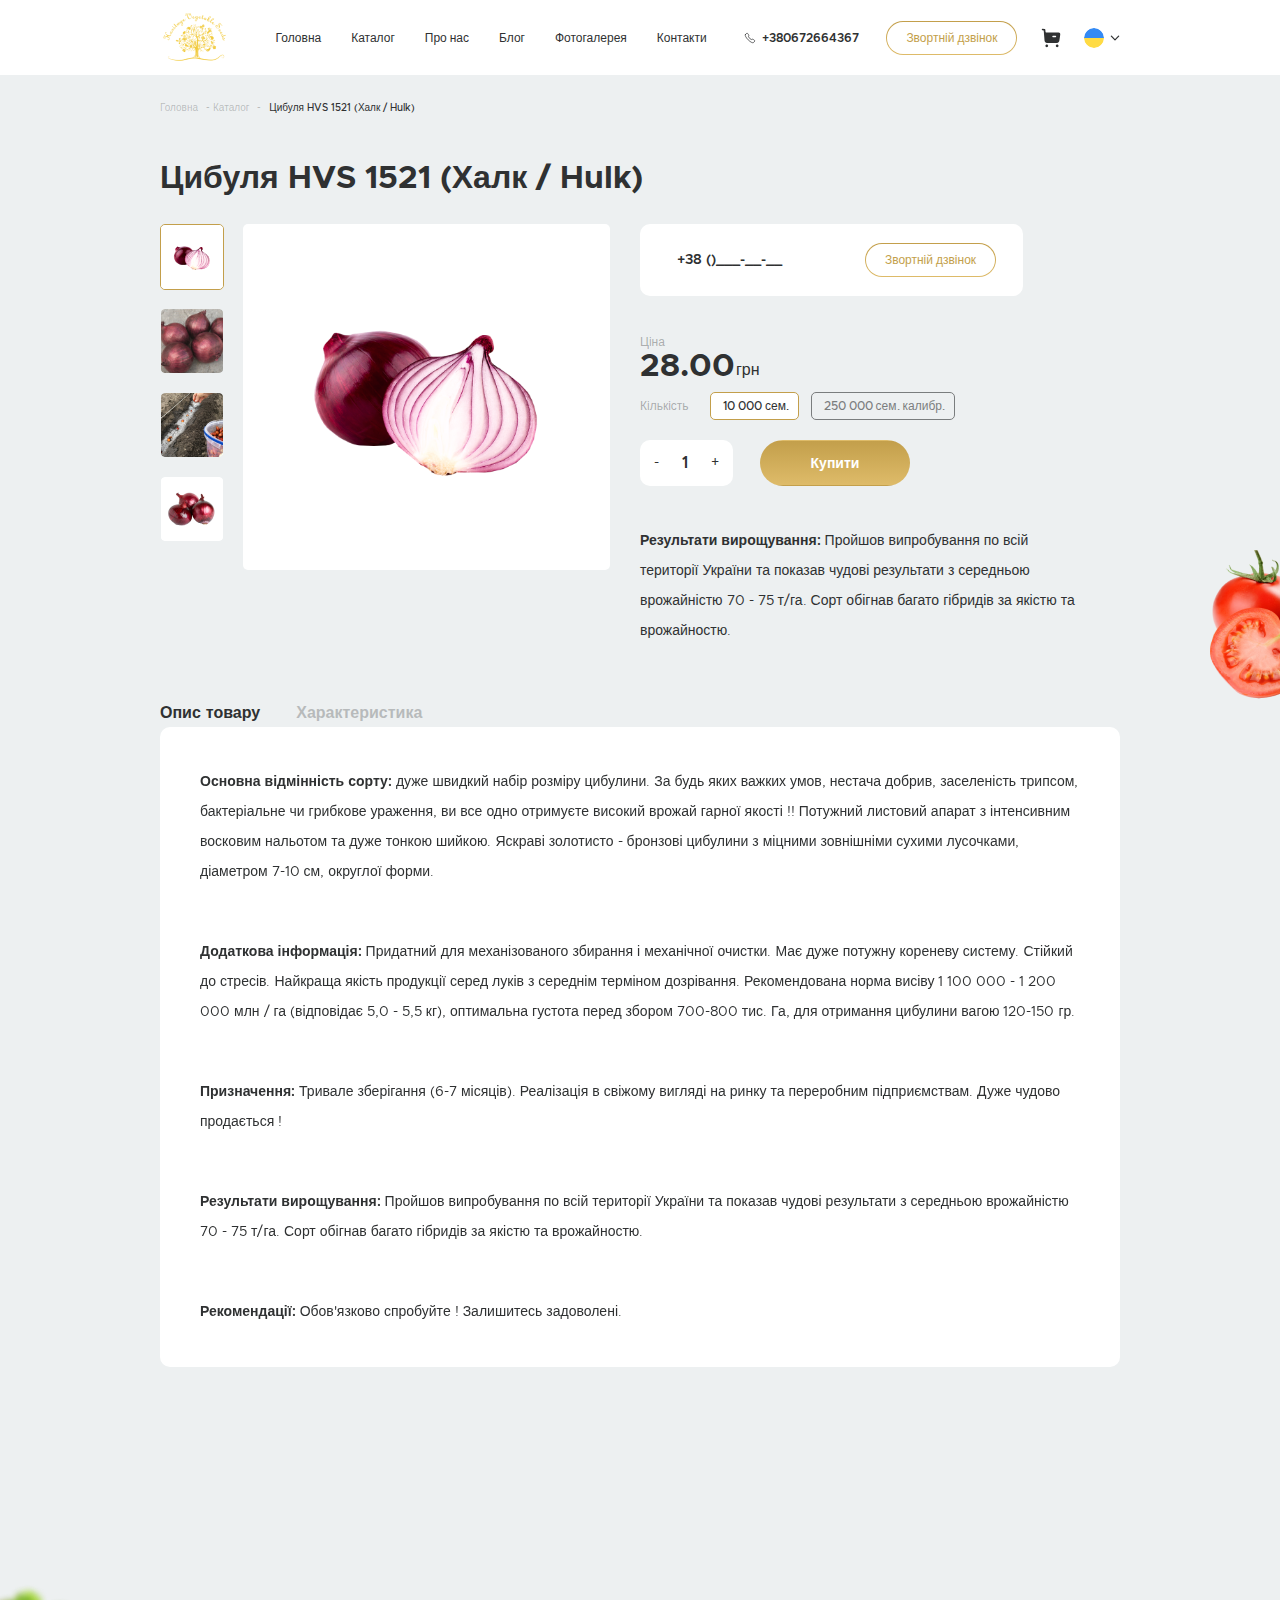
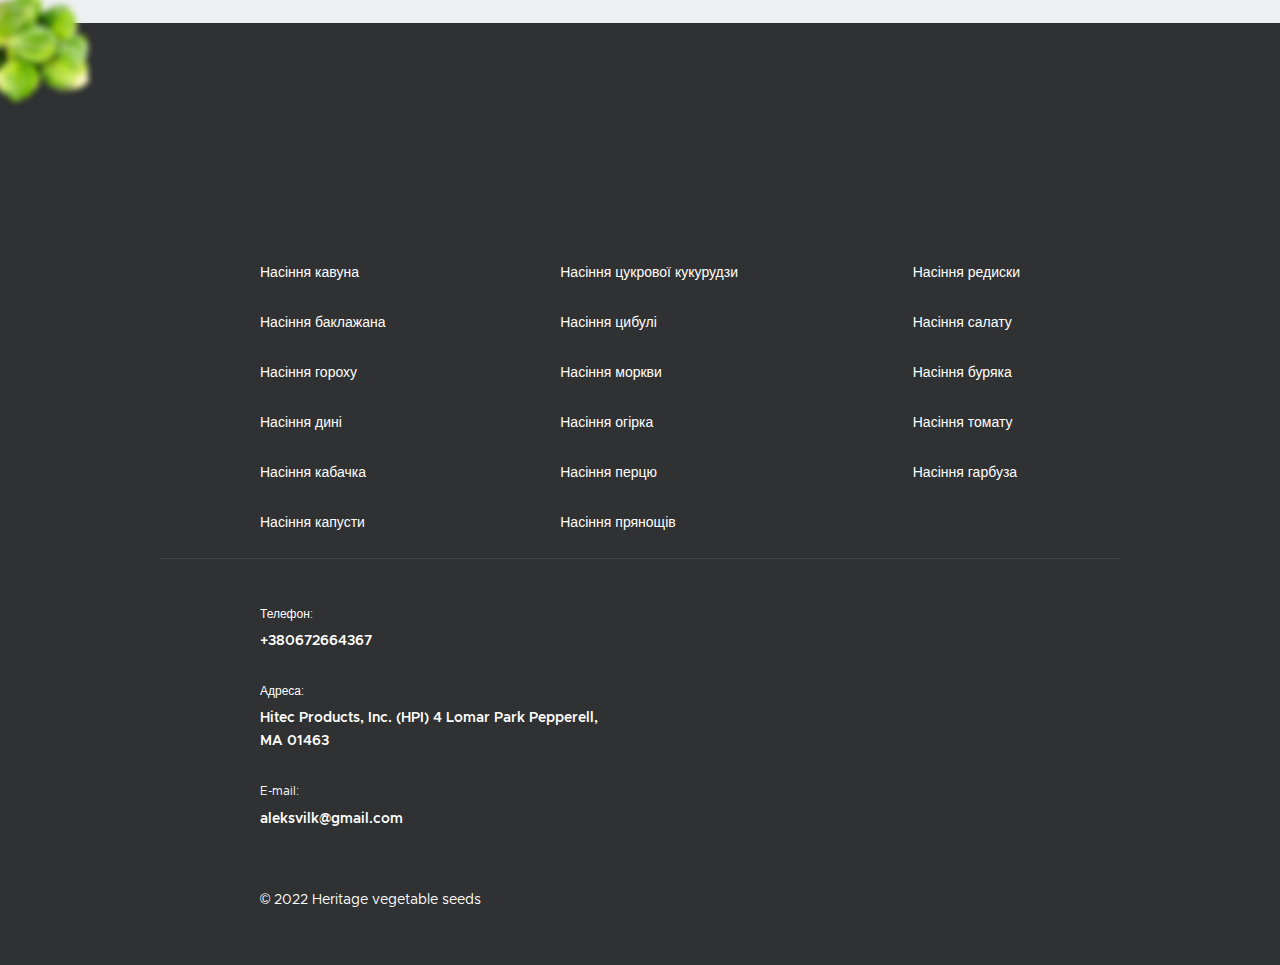
==== index.html @ a0d47e99 "Rename product.html to index.html" ====
<!DOCTYPE html>
<html lang="en">
<head>
    <meta charset="UTF-8">
    <meta http-equiv="X-UA-Compatible" content="IE=edge">
    <meta name="viewport" content="width=device-width, initial-scale=1.0">
    <title>Heritage-Продукт</title>

    <link rel="stylesheet" href="css/reset.css">

    <link rel="stylesheet" href="css/owl.carousel.min.css">
    <link rel="stylesheet" href="css/owl.theme.default.min.css">

    <!-- <link rel="stylesheet" href="css/swiper-bundle.min.css"> -->
    <link
      rel="stylesheet"
      href="https://unpkg.com/swiper/swiper-bundle.min.css"
    />

    <link rel="stylesheet" href="css/style.css">
</head>
<body>
    
    <header class="header">
        <div class="_container">
            <div class="header__wrapper">
                <div class="header__logo">
                    <a href="#" class="custom-logo">
                        <img src="./assets/img/logo.png" alt="logo">
                    </a>
                </div>
                <nav class="menu">
                    <div class="menu__box">
                        <div class="header__logo__mob">
                            <a href="#" class="custom-logo-link">
                                <img src="./assets/img/logo.png" alt="logo" class="logo">
                            </a>
                        </div>

                        <ul class="menu__list">
                            <li>
                                <a href="#" data-goto=".main" class="menu__item menu__link">
                                    Головна
                                </a>
                            </li>
                            <li>
                                <a href="#" data-goto=".main" class="menu__item menu__link">
                                    Каталог
                                </a>
                            </li>
                            <li>
                                <a href="#" data-goto=".main" class="menu__item menu__link">
                                    Про нас
                                </a>
                            </li>
                            <li>
                                <a href="#" data-goto=".main" class="menu__item menu__link">
                                    Блог
                                </a>
                            </li>
                            <li>
                                <a href="#" data-goto=".main" class="menu__item menu__link">
                                    Фотогалерея
                                </a>
                            </li>
                            <li>
                                <a href="#" data-goto=".main" class="menu__item menu__link">
                                    Контакти
                                </a>
                            </li>
                        </ul>

                        <div class="menu__call__container">
                            <a href="tel:+380672664367" class="menu__call">
                                <svg  viewBox="0 0 12 12" fill="none" xmlns="http://www.w3.org/2000/svg">
                                    <path fill-rule="evenodd" clip-rule="evenodd" d="M1.49517 2.43627C1.65333 2.17439 2.52475 1.22188 3.14661 1.25064C3.3325 1.26604 3.49682 1.37849 3.63033 1.50892C3.9369 1.80828 4.81448 2.94051 4.86429 3.17876C4.98548 3.76311 4.28916 4.09995 4.50227 4.68891C5.04556 6.01832 5.98169 6.9544 7.31167 7.49715C7.90015 7.71024 8.23701 7.01396 8.82139 7.13566C9.05914 7.18546 10.1919 8.06301 10.4913 8.36955C10.6212 8.50255 10.7342 8.66737 10.7496 8.85325C10.7727 9.50794 9.76111 10.3916 9.56392 10.5046C9.09868 10.8373 8.49171 10.8317 7.75175 10.4877C5.68693 9.62861 2.38713 6.39111 1.51211 4.24835C1.1773 3.51253 1.1542 2.90148 1.49517 2.43627Z" stroke="#2F3132" stroke-opacity="0.72" stroke-linecap="round" stroke-linejoin="round"/>
                                </svg>
                                +380672664367
                            </a>
                            <button class="_btn menu__call__btn">
                                <span>Звортній дзвінок</span>
                            </button>
                        </div>

                        <ul class="menu__lang_mob">
                            <li class="lang-item lang-item-2 lang-item-ua current-lang lang-item-first">
                                <a lang="ua" hreflang="ua" href="#" >
                                    <div class="menu__lang__img">
                                        <img src="./assets/img/label-flag-ukraine.png" alt="ua">
                                    </div>
                                    
                                </a>
                            </li>
                            <li class="lang-item lang-item-5 lang-item-en lang-item-second">
                                <a lang="en-US" hreflang="en-US" href="#">
                                    <div class="menu__lang__img">
                                        <img src="./assets/img/label-flag-ukraine.png" alt="ua">
                                    </div>
                                </a>
                            </li>
                            <li class="lang-item lang-item-5 lang-item-rum lang-item-third">
                                <a lang="rum-RON" hreflang="rum-RON" href="#">
                                    <div class="menu__lang__img">
                                        <img src="./assets/img/label-flag-ukraine.png" alt="ua">
                                    </div>
                                </a>
                            </li>
                        </ul>
                    </div>
                    <a href="#" class="menu__cart">
                        <svg  viewBox="0 0 18 18" fill="none" xmlns="http://www.w3.org/2000/svg">
                            <path fill-rule="evenodd" clip-rule="evenodd" d="M10.7677 8.36101H13.0743C13.424 8.36101 13.6988 8.07187 13.6988 7.7232C13.6988 7.36602 13.424 7.08538 13.0743 7.08538H10.7677C10.418 7.08538 10.1432 7.36602 10.1432 7.7232C10.1432 8.07187 10.418 8.36101 10.7677 8.36101ZM15.8138 3.93966C16.3217 3.93966 16.6548 4.11825 16.9879 4.50944C17.321 4.90064 17.3792 5.46192 17.3043 5.97132L16.5133 11.5501C16.3634 12.6225 15.4641 13.4125 14.4066 13.4125H5.32198C4.21451 13.4125 3.29856 12.546 3.20696 11.4234L2.44089 2.15292L1.18354 1.93181C0.850465 1.87228 0.617313 1.54061 0.675601 1.20044C0.733889 0.852619 1.05864 0.622154 1.40004 0.67403L3.38599 0.979332C3.6691 1.03121 3.87727 1.26848 3.90225 1.55762L4.06046 3.46257C4.08544 3.73556 4.30194 3.93966 4.5684 3.93966H15.8138ZM5.18858 14.7566C4.48913 14.7566 3.9229 15.3349 3.9229 16.0493C3.9229 16.7551 4.48913 17.3334 5.18858 17.3334C5.87971 17.3334 6.44594 16.7551 6.44594 16.0493C6.44594 15.3349 5.87971 14.7566 5.18858 14.7566ZM14.5563 14.7566C13.8568 14.7566 13.2906 15.3349 13.2906 16.0493C13.2906 16.7551 13.8568 17.3334 14.5563 17.3334C15.2474 17.3334 15.8136 16.7551 15.8136 16.0493C15.8136 15.3349 15.2474 14.7566 14.5563 14.7566Z" fill="#2F3132"/>
                        </svg>
                        <span class="cart-count">1</span>
                    </a>
                    <ul class="menu__lang">
                        <li>
                            <a href="#">
                                <div class="menu__lang__img">
                                    <img src="./assets/img/label-flag-ukraine.png" alt="ua">
                                </div>
                                <svg  viewBox="0 0 8 4" fill="none" xmlns="http://www.w3.org/2000/svg">
                                    <path d="M6.91665 0.541748L3.99998 3.45841L1.08331 0.541748" stroke="#2F3132" stroke-linecap="round" stroke-linejoin="round"/>
                                </svg>
                            </a>

                            <ul>
                                <li class="lang-item lang-item-5 lang-item-en lang-item-first">
                                    <a lang="en-US" hreflang="en-US" href="#1">
                                        <div class="menu__lang__img">
                                            <img src="./assets/img/label-flag-ukraine.png" alt="ua">
                                        </div>
                                    </a>
                                </li>
                                <li class="lang-item lang-item-5 lang-item-rum lang-item-second">
                                    <!-- <a lang="en-US" hreflang="en-US" href="#1" >
                                        ua
                                    </a> -->
                                    <a lang="rum-RON" hreflang="rum-RON" href="#2">
                                        <div class="menu__lang__img">
                                            <img src="./assets/img/label-flag-ukraine.png" alt="ua">
                                        </div>
                                    </a>
                                </li>
                            </ul>
                        </li>
                    </ul>

                    <div class="menu__toggle">
                        <span></span>
                    </div>
                </nav>
            </div>
        </div>
    </header>


    <section class="product">
        
        <div class="_container">
            <div class="product__wrapper">
                <div class="product__header">
                    <nav class="yoast-breadcrumbs breadcrumbs">
                        <span><span>
                        <a href="#">Головна</a>
                         - 
                        <span>
                            <a href="#">Каталог</a>
                             - 
                             <span class="breadcrumb_last" aria-current="page">Цибуля HVS 1521 (Халк / Hulk)</span>
                            </span></span>
                        </span>
                    </nav>
                    <h2 class="product__title title">
                        Цибуля HVS 1521 (Халк / Hulk)
                    </h2>
                </div>
                <div class="product__main__content">
                    <div class="product__slider__container">
                        <div class="product__slider__wrapper">
                            <div class="swiper swiper-product-small">
                                <div class="swiper-wrapper">
                                    <div class="swiper-slide">
                                        <img src="./assets/img/card/img-product-1-mini.png" alt="product">
                                    </div>
                                    <div class="swiper-slide">
                                        <img src="./assets/img/card/img-product-2-mini.png" alt="product">
                                    </div>
                                    <div class="swiper-slide">
                                        <img src="./assets/img/card/img-product-3-mini.png" alt="product">
                                    </div>
                                    <div class="swiper-slide">
                                        <img src="./assets/img/card/img-product-4-mini.png" alt="product">
                                    </div>
                                </div>
                            </div>
                            <div class="swiper swiper-product-big">
                                <div class="swiper-wrapper">
                                    <div class="swiper-slide">
                                        <img src="./assets/img/card/img-product-1.png" alt="product">
                                    </div>
                                    <div class="swiper-slide">
                                        <img src="./assets/img/card/img-product-2-mini.png" alt="product">
                                    </div>
                                    <div class="swiper-slide">
                                        <img src="./assets/img/card/img-product-3-mini.png" alt="product">
                                    </div>
                                    <div class="swiper-slide">
                                        <img src="./assets/img/card/img-product-4-mini.png" alt="product">
                                    </div>
                                </div>
                            </div>
                        </div>
                    </div>
                    <div class="product-info">
                        <form class="product-info__form__callback">
                            
                            <input type="tel" name="phone" placeholder="+38 ()___-__-__">
                            <button type="submit">
                                <span>Звортній дзвінок</span>
                            </button>
                        </form>

                        <p class="product-info__denomination">Ціна</p>
                        <div class="product-info__price">
                            <p>28.00 </p>
                            <span>грн</span>
                        </div>

                        <div class="product-count">
                            <div class="product-count__radio__container">
                                <p class="product-info__denomination">Кількість</p>

                                <input type="radio" id="seeds-1" checked name="radio-group">
                                <label for="seeds-1">10 000 сем.</label>
                                
                                <input type="radio" id="seeds-2" disabled name="radio-group">
                                <label for="seeds-2">250 000 сем. калибр.</label>
                            </div>
                            
                            <div class="product-count__buy__conatiner">
                                <div class="product-count__number">
                                    <span class="minus">-</span>
                                    <input type="text" value="1"/>
                                    <span class="plus">+</span>
                                </div>
                                <button class="_btn product-count__btn">Купити</button>
                            </div>

                            <p class="product-count__short__description">
                                <span>Результати вирощування:</span> Пройшов 
                                випробування по всій території України 
                                та показав чудові результати з середньою 
                                врожайністю 70 - 75 т/га. Сорт обігнав 
                                багато гібридів за якістю та врожайностю.

                            </p>

                        </div>
                    </div>
                </div>
            </div>
        </div>
    </section>

    <section class="product-description">
        <div class="absolute-vegetable absolute-tomato wow fadeInUp" data-wow-duration="1s" data-wow-delay=".3s">
            <img src="./assets/img/absolute-tomato.png" alt="tomato">
        </div>
        <div class="_container">
            <div class="product-description__wrapper">
                <div class="product-description__title__container">
                    <p class="product-description__title description-title">
                        Опис товару
                    </p>
                    <p class="product-description__title characteristic-title">
                        Характеристика
                    </p>
                </div>
    
                <div class="product-description__swiper__container">
                    <div class="product-description__swiper">
                        <div class="swiper-wrapper">
                            <div class="swiper-slide">
                                <div class="slide-description">
                                    <p>
                                        <span>Основна відмінність сорту:</span>
                                         дуже швидкий набір розміру цибулини. 
                                        За будь яких важких умов, нестача добрив, 
                                        заселеність трипсом, бактеріальне чи грибкове 
                                        ураження, ви все одно отримуєте високий врожай 
                                        гарної якості !!  Потужний листовий апарат з 
                                        інтенсивним восковим нальотом та дуже тонкою шийкою. 
                                        Яскраві золотисто - бронзові цибулини з міцними 
                                        зовнішніми сухими лусочками, діаметром 7-10 см, 
                                        округлої форми. 
            
                                    </p>
                                    <p>
                                        <span>Додаткова інформація:</span>
                                         Придатний для механізованого збирання і механічної 
                                        очистки. Має дуже потужну кореневу систему. Стійкий 
                                        до стресів. Найкраща якість продукції серед луків з 
                                        середнім терміном дозрівання. Рекомендована норма 
                                        висіву 1 100 000 - 1 200 000 млн / га (відповідає 
                                        5,0 - 5,5 кг), оптимальна густота перед збором 700-800 
                                        тис. Га, для отримання цибулини вагою 120-150 гр. 
            
                                    </p>
                                    <p>
                                        <span>Призначення:</span>
                                        Тривале зберігання (6-7 місяців). Реалізація в свіжому 
                                        вигляді на ринку та переробним підприємствам. Дуже чудово 
                                        продається !
            
                                    </p>
                                    <p>
                                        <span>Результати вирощування:</span>
                                        Пройшов випробування по всій території України та показав 
                                        чудові результати з середньою врожайністю 70 - 75 т/га. 
                                        Сорт обігнав багато гібридів за якістю та врожайностю.
            
                                    </p>
                                    <p>
                                        <span>Рекомендації:</span>
                                         Обов'язково спробуйте ! Залишитесь задоволені.
                                    </p>
                                </div>
                                
                            </div>
                            <div class="swiper-slide slide-characteristic">
                                <div class="slide-characteristic">
                                    <p>
                                        <strong>Упаковка:</strong> <span>1 кг.</span>
                                    </p>
                                    <p>
                                        <strong>Термін дозрівання:</strong> <span>115-120 дн.</span>
                                    </p>
                                    <p>
                                        <strong>Види цибулі:</strong> <span>Ріпчаста</span>
                                    </p>
                                    <p>
                                        <strong>Країна виробник:</strong> <span>США</span>
                                    </p>
                                    <p>
                                        <strong>Маса плоду:</strong> <span>120-200 г</span>
                                    </p>
                                    <p>
                                        <strong>Колір плоду:</strong> <span>Золотисто-коричневий</span>
                                    </p>
                                    <p>
                                        <strong>Форма плоду:</strong> <span>Округла</span>
                                    </p>
                                    <p>
                                        <strong>Характеристика сорту:</strong> <span>Середній , період дозрівання 115 ― 120 днів</span>
                                    </p>
                                </div>
                                
                            </div>
                        </div>
                    </div>
                </div>
                
            </div>
        </div>
        
    </section>
    

    <footer class="footer">
        <div class="absolute-vegetable absolute-greenery-blur">
            <img src="./assets/img/absolute-greenery-blur.png" alt="greenery-blur">
        </div>
        <div class="_container">
            <div class="contact-us__container wow fadeInUpBig" data-wow-duration=".6s" data-wow-delay=".0s">
                <div class="contact-us">
                    <div class="contact-us__wrapper">
                        <h2 class="contact-us__title title">
                            Залишилися питання?
                        </h2>
                        <p class="contact-us__subtitle">
                            Ми твердо віримо в те, що спробувавши насіння
                        </p>
                        <button class="_btn contact-us__btn">
                            Зв'язатися з нами
                            <svg viewBox="0 0 14 12" fill="none" xmlns="http://www.w3.org/2000/svg">
                                <path d="M12.8125 5.79431L1.5625 5.79431" stroke="white" stroke-width="1.5" stroke-linecap="round" stroke-linejoin="round"/>
                                <path d="M8.27515 1.27599L12.8126 5.79399L8.27515 10.3127" stroke="white" stroke-width="1.5" stroke-linecap="round" stroke-linejoin="round"/>
                            </svg>
                        </button>
                    </div>
                    
                </div>
            </div>
            <div class="footer__wrapper">
                <h4 class="footer__accordion__title">Насіння</h4>
                <div class="footer__main__content">
                    
                    <ul class="footer__list">
                        <li class="footer__item">
                            <a href="#">Насіння кавуна</a>
                        </li>
                        <li class="footer__item">
                            <a href="#">Насіння баклажана</a>
                        </li>
                        <li class="footer__item">
                            <a href="#">Насіння гороху</a>
                        </li>
                        <li class="footer__item">
                            <a href="#">Насіння дині</a>
                        </li>
                        <li class="footer__item">
                            <a href="#">Насіння кабачка</a>
                        </li>
                        <li class="footer__item">
                            <a href="#">Насіння капусти</a>
                        </li>
                    </ul>
                    <ul class="footer__list">
                        <li class="footer__item">
                            <a href="#">Насіння цукрової кукурудзи</a>
                        </li>
                        <li class="footer__item">
                            <a href="#">Насіння цибулі</a>
                        </li>
                        <li class="footer__item">
                            <a href="#">Насіння моркви</a>
                        </li>
                        <li class="footer__item">
                            <a href="#">Насіння огірка</a>
                        </li>
                        <li class="footer__item">
                            <a href="#">Насіння перцю</a>
                        </li>
                        <li class="footer__item">
                            <a href="#">Насіння прянощів</a>
                        </li>
                    </ul>
                    <ul class="footer__list">
                        <li class="footer__item">
                            <a href="#">Насіння редиски</a>
                        </li>
                        <li class="footer__item">
                            <a href="#">Насіння салату</a>
                        </li>
                        <li class="footer__item">
                            <a href="#">Насіння буряка</a>
                        </li>
                        <li class="footer__item">
                            <a href="#">Насіння томату</a>
                        </li>
                        <li class="footer__item">
                            <a href="#">Насіння гарбуза</a>
                        </li>
                    </ul>
                </div>

                <h4 class="footer__accordion__title">Контакти</h4>
                <div class="footer__contacts contacts">
                    <div class="contacts__text">
                        <ul class="contacts__list">
                            <li class="contacts__item">
                                <p class="contacts__nomination">Телефон:</p>
                                <a href="tel:+380672664367" class="contacts__info">+380672664367</a>
                            </li>
                            <li class="contacts__item">
                                <p class="contacts__nomination">Адреса:</p>
                                <a href="https://goo.gl/maps/YLD3nxssc74HqTD4A" class="contacts__info">Hitec Products, Inc. (HPI) 4 Lomar Park Pepperell, MA 01463</a>
                            </li>
                            <li class="contacts__item">
                                <p class="contacts__nomination">E-mail:</p>
                                <a href="mailto:aleksvilk@gmail.com" class="contacts__info">aleksvilk@gmail.com</a>
                            </li>
                        </ul>

                        <div class="footer__copyright">
                            <p>© 2022 Heritage vegetable seeds</p>
                        </div>
                    </div>
                    <div class="contacts__map__container">
                        <iframe src="https://www.google.com/maps/embed?pb=!1m18!1m12!1m3!1d1233.3126911090073!2d-71.56810284903527!3d42.67558945466912!2m3!1f0!2f0!3f0!3m2!1i1024!2i768!4f13.1!3m3!1m2!1s0x89e3eac31ba1e28f%3A0xded3aa66f2cca5d8!2sHitec%20Products%20Inc!5e0!3m2!1sru!2sua!4v1652941426460!5m2!1sru!2sua" style="border:0;" allowfullscreen="" loading="lazy" referrerpolicy="no-referrer-when-downgrade"></iframe>
                    </div>
                </div>

                <div class="footer__copyright__mob">
                    <p>© 2022 Heritage vegetable seeds</p>
                </div>
            </div>
        </div>
    </footer>

    <script src="https://ajax.googleapis.com/ajax/libs/jquery/3.6.0/jquery.min.js"></script>
    <script src="js/owl.carousel.min.js"></script>
    <!-- <script src="js/swiper.min.js"></script> -->
    <script src="https://unpkg.com/swiper/swiper-bundle.min.js"></script>
    <link rel="stylesheet" href="./css/animate.css">
    <script src="js/wow.min.js"></script>
    <script src="js/script.js"></script>
</body>
</html>
---- css/style.css ----
* {
  -webkit-box-sizing: border-box;
          box-sizing: border-box;
  -webkit-tap-highlight-color: transparent;
}

a {
  text-decoration: none;
}

body {
  overflow-x: hidden;
  height: unset !important;
}

@font-face {
  font-family: "Metropolis";
  src: url("../assets/fonts/Metropolis-Thin.eot");
  src: url("../assets/fonts/Metropolis-Thin.eot?#iefix") format("embedded-opentype"), url("../assets/fonts/Metropolis-Thin.woff2") format("woff2"), url("../assets/fonts/Metropolis-Thin.woff") format("woff"), url("../assets/fonts/Metropolis-Thin.ttf") format("truetype"), url("../assets/fonts/Metropolis-Thin.svg#Metropolis-Thin") format("svg");
  font-weight: 100;
  font-style: normal;
  font-display: swap;
}
@font-face {
  font-family: "Metropolis";
  src: url("../assets/fonts/Metropolis-ExtraLight.eot");
  src: url("../assets/fonts/Metropolis-ExtraLight.eot?#iefix") format("embedded-opentype"), url("../assets/fonts/Metropolis-ExtraLight.woff2") format("woff2"), url("../assets/fonts/Metropolis-ExtraLight.woff") format("woff"), url("../assets/fonts/Metropolis-ExtraLight.ttf") format("truetype"), url("../assets/fonts/Metropolis-ExtraLight.svg#Metropolis-ExtraLight") format("svg");
  font-weight: 200;
  font-style: normal;
  font-display: swap;
}
@font-face {
  font-family: "Metropolis";
  src: url("../assets/fonts/Metropolis-Light.eot");
  src: url("../assets/fonts/Metropolis-Light.eot?#iefix") format("embedded-opentype"), url("../assets/fonts/Metropolis-Light.woff2") format("woff2"), url("../assets/fonts/Metropolis-Light.woff") format("woff"), url("../assets/fonts/Metropolis-Light.ttf") format("truetype"), url("../assets/fonts/Metropolis-Light.svg#Metropolis-Light") format("svg");
  font-weight: 300;
  font-style: normal;
  font-display: swap;
}
@font-face {
  font-family: "Metropolis";
  src: url("../assets/fonts/Metropolis-Regular.eot");
  src: url("../assets/fonts/Metropolis-Regular.eot?#iefix") format("embedded-opentype"), url("../assets/fonts/Metropolis-Regular.woff2") format("woff2"), url("../assets/fonts/Metropolis-Regular.woff") format("woff"), url("../assets/fonts/Metropolis-Regular.ttf") format("truetype"), url("../assets/fonts/Metropolis-Regular.svg#Metropolis-Regular") format("svg");
  font-weight: 400;
  font-style: normal;
  font-display: swap;
}
@font-face {
  font-family: "Metropolis";
  src: url("../assets/fonts/Metropolis-Medium.eot");
  src: url("../assets/fonts/Metropolis-Medium.eot?#iefix") format("embedded-opentype"), url("../assets/fonts/Metropolis-Medium.woff2") format("woff2"), url("../assets/fonts/Metropolis-Medium.woff") format("woff"), url("../assets/fonts/Metropolis-Medium.ttf") format("truetype"), url("../assets/fonts/Metropolis-Medium.svg#Metropolis-Medium") format("svg");
  font-weight: 500;
  font-style: normal;
  font-display: swap;
}
@font-face {
  font-family: "Metropolis";
  src: url("../assets/fonts/Metropolis-SemiBold.eot");
  src: url("../assets/fonts/Metropolis-SemiBold.eot?#iefix") format("embedded-opentype"), url("../assets/fonts/Metropolis-SemiBold.woff2") format("woff2"), url("../assets/fonts/Metropolis-SemiBold.woff") format("woff"), url("../assets/fonts/Metropolis-SemiBold.ttf") format("truetype"), url("../assets/fonts/Metropolis-SemiBold.svg#Metropolis-SemiBold") format("svg");
  font-weight: 600;
  font-style: normal;
  font-display: swap;
}
@font-face {
  font-family: "Metropolis";
  src: url("../assets/fonts/Metropolis-Bold.eot");
  src: url("../assets/fonts/Metropolis-Bold.eot?#iefix") format("embedded-opentype"), url("../assets/fonts/Metropolis-Bold.woff2") format("woff2"), url("../assets/fonts/Metropolis-Bold.woff") format("woff"), url("../assets/fonts/Metropolis-Bold.ttf") format("truetype"), url("../assets/fonts/Metropolis-Bold.svg#Metropolis-Bold") format("svg");
  font-weight: 700;
  font-style: normal;
  font-display: swap;
}
@font-face {
  font-family: "Monotype Corsiva";
  src: url("../assets/fonts/monotype-corsiva.eot");
  /* IE9 Compat Modes */
  src: url("../assets/fonts/monotype-corsiva.eot?#iefix") format("embedded-opentype"), url("../assets/fonts/monotype-corsiva.otf") format("opentype"), url("../assets/fonts/monotype-corsiva.svg") format("svg"), url("../assets/fonts/monotype-corsiva.ttf") format("truetype"), url("../assets/fonts/monotype-corsiva.woff") format("woff"), url("../assets/fonts/monotype-corsiva.woff2") format("woff2");
  /* Modern Browsers */
  font-weight: normal;
  font-style: normal;
}
h1 {
  font-size: 64px;
  line-height: 72px;
  font-family: "Monotype Corsiva", serif;
  text-align: left;
}

h2 {
  font-size: 32px;
  line-height: 32px;
  font-family: "Metropolis", sans-serif;
  font-weight: 700;
}

h3 {
  font-size: 22px;
  line-height: 26px;
  font-weight: 700;
  font-family: "Metropolis", sans-serif;
}

h4 {
  font-size: 18px;
  line-height: 21px;
}

h5 {
  font-size: 16px;
  line-height: 19px;
  font-weight: 600;
}

body {
  font-size: 14px;
  color: #2F3132;
  font-family: "Metropolis", sans-serif;
  background-color: #EDF0F1;
  font-weight: 400;
  line-height: 14px;
}
body._lock {
  overflow: hidden;
}

section {
  padding: 100px 0;
}
@media screen and (max-width: 1020px) {
  section {
    padding: 80px 0;
  }
}
@media screen and (max-width: 770px) {
  section {
    padding: 70px 0;
  }
}

h1, h2, h3, h4, h5, p {
  cursor: default;
}

._container {
  max-width: 1140px;
  margin: 0 auto;
}
@media screen and (max-width: 1320px) {
  ._container {
    max-width: 960px;
  }
}
@media screen and (max-width: 1020px) {
  ._container {
    max-width: 745px;
  }
}
@media screen and (max-width: 770px) {
  ._container {
    max-width: 90%;
  }
}

._btn {
  display: -webkit-box;
  display: -ms-flexbox;
  display: flex;
  -webkit-box-pack: center;
      -ms-flex-pack: center;
          justify-content: center;
  -webkit-box-align: center;
      -ms-flex-align: center;
          align-items: center;
  -webkit-box-sizing: border-box;
          box-sizing: border-box;
  background-image: -webkit-gradient(linear, left top, left bottom, from(#C39F4B), to(#DEBB69));
  background-image: linear-gradient(180deg, #C39F4B 0%, #DEBB69 100%);
  width: 131px;
  height: 34px;
  position: relative;
  overflow: hidden;
  border: 0px;
  border-radius: 50px;
  cursor: pointer;
  -webkit-transition: all 1s ease-in-out;
  transition: all 1s ease-in-out;
  padding: 1px;
}
._btn span {
  font-size: 12px;
  border-radius: 50px;
  font-family: "Metropolis", sans-serif;
  font-weight: 400;
  width: 100%;
  height: 100%;
  color: #C39F4B;
  background-color: #fff;
  line-height: 32px;
  text-align: center;
  -webkit-transition: color 0.1s ease, background 0.2s ease 0.1s;
  transition: color 0.1s ease, background 0.2s ease 0.1s;
}
._btn:hover span {
  color: #EDF0F1;
  background-image: -webkit-gradient(linear, left top, left bottom, from(#C39F4B), to(#DEBB69));
  background-image: linear-gradient(180deg, #C39F4B 0%, #DEBB69 100%);
}
._btn:active span {
  color: #EDF0F1;
  background-image: -webkit-gradient(linear, left top, left bottom, from(#C39F4B), to(#DEBB69));
  background-image: linear-gradient(180deg, #C39F4B 0%, #DEBB69 100%);
}

input[type=number] {
  -webkit-appearance: none;
  -moz-appearance: none;
  appearance: none;
}

select {
  cursor: pointer;
}

input, select {
  font-family: "Metropolis", sans-serif;
  display: block;
  border: none;
  font-weight: 600;
  border-radius: 10px;
  line-height: 20px;
  height: 20px;
  font-size: 14px;
  color: #2F3132;
  background-color: #fff;
  padding: 24px 35px;
  -webkit-appearance: none;
     -moz-appearance: none;
          appearance: none;
  /* &:focus{
      box-shadow: 1px 1px 24px 4px rgba(47,49,50,0.61);
  } */
}
input::-webkit-input-placeholder, select::-webkit-input-placeholder {
  /* color: #9f9f9f;
  font-size: 16px; */
}
input::-moz-placeholder, select::-moz-placeholder {
  /* color: #9f9f9f;
  font-size: 16px; */
}
input:-ms-input-placeholder, select:-ms-input-placeholder {
  /* color: #9f9f9f;
  font-size: 16px; */
}
input::-ms-input-placeholder, select::-ms-input-placeholder {
  /* color: #9f9f9f;
  font-size: 16px; */
}
input::placeholder, select::placeholder {
  /* color: #9f9f9f;
  font-size: 16px; */
}

@media screen and (max-width: 770px) {
  h1.title {
    font-size: 55px;
    line-height: 64px;
  }
}
@media screen and (max-width: 600px) {
  h1.title {
    font-size: 50px;
    line-height: 50px;
  }
}
@media screen and (max-width: 490px) {
  h1.title {
    font-size: 40px;
    line-height: 45px;
  }
}

@media screen and (max-width: 712px) {
  h2.title {
    font-size: 28px;
    line-height: 28px;
  }
}
@media screen and (max-width: 413px) {
  h2.title {
    font-size: 24px;
    line-height: 28px;
  }
}

@media screen and (max-width: 618px) {
  h4.title {
    font-size: 16px;
    line-height: 20px;
  }
}

.custom-logo-link {
  display: block;
  max-width: 70px;
  cursor: pointer;
}

.logo {
  width: 100%;
  height: auto;
}

._title__wrapper {
  display: -webkit-box;
  display: -ms-flexbox;
  display: flex;
  -webkit-box-align: end;
      -ms-flex-align: end;
          align-items: flex-end;
}
._title__wrapper h2 {
  margin-right: 5px;
}
@media screen and (max-width: 560px) {
  ._title__wrapper {
    -webkit-box-orient: vertical;
    -webkit-box-direction: normal;
        -ms-flex-direction: column;
            flex-direction: column;
    -webkit-box-align: start;
        -ms-flex-align: start;
            align-items: flex-start;
  }
  ._title__wrapper h2 {
    margin: 0 0 10px;
  }
}

.absolute-vegetable {
  position: absolute;
  overflow: hidden;
  z-index: 4;
}
.absolute-vegetable img {
  width: auto;
  height: 100%;
  -o-object-fit: cover;
     object-fit: cover;
}
.absolute-vegetable.absolute-tomato {
  top: -25%;
  right: 0px;
  width: 70px;
  height: 155px;
}
@media screen and (max-width: 1200px) {
  .absolute-vegetable.absolute-tomato {
    width: 51px;
    height: 115px;
  }
}
@media screen and (max-width: 1020px) {
  .absolute-vegetable.absolute-tomato {
    top: -12%;
  }
}
@media screen and (max-width: 770px) {
  .absolute-vegetable.absolute-tomato {
    width: 41px;
    height: 90px;
  }
}
@media screen and (max-width: 420px) {
  .absolute-vegetable.absolute-tomato {
    display: none;
  }
}
.absolute-vegetable.absolute-greenery {
  top: -12%;
  left: 0px;
  width: 63px;
  height: 155px;
}
@media screen and (max-width: 1200px) {
  .absolute-vegetable.absolute-greenery {
    top: -10%;
    width: 51px;
    height: 115px;
  }
}
@media screen and (max-width: 770px) {
  .absolute-vegetable.absolute-greenery {
    width: 41px;
    height: 90px;
  }
}
@media screen and (max-width: 420px) {
  .absolute-vegetable.absolute-greenery {
    display: none;
  }
}
.absolute-vegetable.absolute-greenery-blur {
  top: -10%;
  right: 0px;
  width: 104px;
  height: 155px;
}
@media screen and (max-width: 1200px) {
  .absolute-vegetable.absolute-greenery-blur {
    top: -7%;
    width: 76px;
    height: 115px;
  }
}
@media screen and (max-width: 770px) {
  .absolute-vegetable.absolute-greenery-blur {
    width: 58px;
    height: 90px;
  }
}
@media screen and (max-width: 420px) {
  .absolute-vegetable.absolute-greenery-blur {
    display: none;
  }
}
.absolute-vegetable.absolute-corn {
  top: -14%;
  left: 0px;
  width: 47px;
  height: 155px;
}
@media screen and (max-width: 1200px) {
  .absolute-vegetable.absolute-corn {
    top: -10%;
    width: 47px;
    height: 115px;
  }
}
@media screen and (max-width: 1020px) {
  .absolute-vegetable.absolute-corn {
    top: -8%;
  }
}
@media screen and (max-width: 770px) {
  .absolute-vegetable.absolute-corn {
    top: -6%;
    width: 41px;
    height: 90px;
  }
}
@media screen and (max-width: 420px) {
  .absolute-vegetable.absolute-corn {
    display: none;
  }
}

.header {
  background: #fff;
  padding: 11px 0;
  position: fixed;
  z-index: 6;
  width: 100%;
  top: 0;
  left: 0;
}
.header__wrapper {
  position: relative;
  display: -webkit-box;
  display: -ms-flexbox;
  display: flex;
  -webkit-box-align: center;
      -ms-flex-align: center;
          align-items: center;
  -webkit-box-pack: justify;
      -ms-flex-pack: justify;
          justify-content: space-between;
}
.header__logo__mob {
  display: none;
}
@media screen and (max-width: 1020px) {
  .header__logo__mob {
    display: block;
    width: 100%;
    border-bottom: 1px solid #C39F4B;
    margin-bottom: 20px;
    padding-bottom: 20px;
  }
}

.menu {
  -webkit-box-flex: 0;
      -ms-flex: 0 1 89%;
          flex: 0 1 89%;
  display: -webkit-box;
  display: -ms-flexbox;
  display: flex;
  -webkit-box-align: center;
      -ms-flex-align: center;
          align-items: center;
  -webkit-box-pack: justify;
      -ms-flex-pack: justify;
          justify-content: space-between;
}
@media screen and (max-width: 1020px) {
  .menu {
    -webkit-box-pack: end;
        -ms-flex-pack: end;
            justify-content: flex-end;
  }
}
.menu__toggle {
  display: none;
}
@media screen and (max-width: 1020px) {
  .menu__toggle {
    display: -webkit-box;
    display: -ms-flexbox;
    display: flex;
    position: relative;
    z-index: 10;
    width: 30px;
    height: 30px;
    cursor: pointer;
    -webkit-transition: all 0.2s ease;
    transition: all 0.2s ease;
  }
  .menu__toggle span, .menu__toggle:before, .menu__toggle::after {
    content: "";
    position: absolute;
    display: block;
    width: 100%;
    height: 2px;
    background-color: #2F3132;
    left: 0;
    -webkit-transition: all 0.2s ease;
    transition: all 0.2s ease;
  }
  .menu__toggle span {
    top: 14px;
    opacity: 1;
  }
  .menu__toggle::before {
    top: 4px;
  }
  .menu__toggle::after {
    top: 24px;
  }
  .menu__toggle._active-menu {
    -webkit-transform: translate(80px, 10px);
            transform: translate(80px, 10px);
  }
  .menu__toggle._active-menu span {
    opacity: 0;
  }
  .menu__toggle._active-menu::before {
    -webkit-transform: rotate(-45deg);
            transform: rotate(-45deg);
    top: 14px;
  }
  .menu__toggle._active-menu::after {
    -webkit-transform: rotate(45deg);
            transform: rotate(45deg);
    top: 14px;
  }
}
@media screen and (max-width: 945px) {
  .menu__toggle._active-menu {
    -webkit-transform: translate(60px, 10px);
            transform: translate(60px, 10px);
  }
}
@media screen and (max-width: 894px) {
  .menu__toggle._active-menu {
    -webkit-transform: translate(45px, 10px);
            transform: translate(45px, 10px);
  }
}
@media screen and (max-width: 850px) {
  .menu__toggle._active-menu {
    -webkit-transform: translate(37px, 10px);
            transform: translate(37px, 10px);
  }
}
@media screen and (max-width: 829px) {
  .menu__toggle._active-menu {
    -webkit-transform: translate(0px, 0px);
            transform: translate(0px, 0px);
  }
}
.menu__box {
  -webkit-box-flex: 0;
      -ms-flex: 0 1 88%;
          flex: 0 1 88%;
  display: -webkit-box;
  display: -ms-flexbox;
  display: flex;
  -webkit-box-align: center;
      -ms-flex-align: center;
          align-items: center;
  -webkit-box-pack: justify;
      -ms-flex-pack: justify;
          justify-content: space-between;
  -webkit-transition: all 0.3s ease;
  transition: all 0.3s ease;
}
@media screen and (max-width: 1020px) {
  .menu__box {
    position: fixed;
    z-index: 9;
    width: 32%;
    height: 100%;
    top: 0;
    right: -100%;
    -webkit-box-orient: vertical;
    -webkit-box-direction: normal;
        -ms-flex-direction: column;
            flex-direction: column;
    overflow: auto;
    background-color: #fff;
    -webkit-box-align: start;
        -ms-flex-align: start;
            align-items: flex-start;
    -webkit-box-pack: start;
        -ms-flex-pack: start;
            justify-content: flex-start;
    padding: 30px 80px 30px 30px;
  }
  .menu__box._active-menu {
    right: 0;
  }
}
@media screen and (max-width: 829px) {
  .menu__box {
    width: 100%;
    padding: 30px;
  }
}
.menu__list {
  -webkit-box-flex: 0;
      -ms-flex: 0 1 60%;
          flex: 0 1 60%;
  display: -webkit-box;
  display: -ms-flexbox;
  display: flex;
  -webkit-box-pack: justify;
      -ms-flex-pack: justify;
          justify-content: space-between;
  -webkit-box-align: center;
      -ms-flex-align: center;
          align-items: center;
}
@media screen and (max-width: 1020px) {
  .menu__list {
    -webkit-box-orient: vertical;
    -webkit-box-direction: normal;
        -ms-flex-direction: column;
            flex-direction: column;
    -webkit-box-align: start;
        -ms-flex-align: start;
            align-items: flex-start;
    width: 100%;
    border-bottom: 1px solid #C39F4B;
    margin-bottom: 20px;
    padding-bottom: 20px;
  }
  .menu__list li:last-child a {
    margin-bottom: 0;
  }
}
.menu__item {
  display: inline-block;
  color: #2F3132;
  font-size: 12px;
  -webkit-transition: all 0.2s ease;
  transition: all 0.2s ease;
  margin: 0 10px;
}
.menu__item:hover {
  color: #C39F4B;
}
@media screen and (max-width: 1020px) {
  .menu__item {
    font-size: 18px;
    margin: 0 0 25px 0;
  }
}
@media screen and (max-width: 829px) {
  .menu__item {
    font-size: 20px;
    margin: 0 0 35px 0;
  }
}
.menu__call__container {
  display: -webkit-box;
  display: -ms-flexbox;
  display: flex;
  -webkit-box-align: center;
      -ms-flex-align: center;
          align-items: center;
}
@media screen and (max-width: 1020px) {
  .menu__call__container {
    -webkit-box-orient: vertical;
    -webkit-box-direction: normal;
        -ms-flex-direction: column;
            flex-direction: column;
    -webkit-box-align: start;
        -ms-flex-align: start;
            align-items: flex-start;
    width: 100%;
    border-bottom: 1px solid #C39F4B;
    margin-bottom: 20px;
    padding-bottom: 20px;
  }
}
.menu__call {
  margin-right: 27px;
  cursor: pointer;
  display: -webkit-box;
  display: -ms-flexbox;
  display: flex;
  -webkit-box-align: center;
      -ms-flex-align: center;
          align-items: center;
  font-weight: 600;
  font-size: 12px;
  line-height: 14px;
  color: #2F3132;
  -webkit-transition: all 0.1s ease;
  transition: all 0.1s ease;
}
@media screen and (max-width: 1020px) {
  .menu__call {
    margin: 0 0 20px 0;
    font-size: 16px;
  }
}
.menu__call svg {
  width: 12px;
  height: 12px;
  margin-right: 6px;
}
@media screen and (max-width: 1020px) {
  .menu__call svg {
    width: 16px;
    height: 16px;
  }
}
.menu__call:hover {
  color: #C39F4B;
}
.menu__call:hover svg {
  -webkit-animation-name: tada;
          animation-name: tada;
  -webkit-animation-duration: 1s;
          animation-duration: 1s;
  -webkit-animation-timing-function: ease;
          animation-timing-function: ease;
}
.menu__call:hover svg path {
  -webkit-transition: all 0.1s ease;
  transition: all 0.1s ease;
  stroke: #C39F4B;
}
@media screen and (max-width: 1020px) {
  .menu__call__btn span {
    font-size: 14px;
  }
}
.menu__cart {
  cursor: pointer;
  position: relative;
  width: 20px;
  height: 20px;
  z-index: 1;
}
@media screen and (max-width: 1020px) {
  .menu__cart {
    margin-right: 35px;
  }
}
.menu__cart svg {
  position: absolute;
  top: 0;
  left: 0;
  width: 100%;
  height: auto;
}
.menu__cart .cart-count {
  display: none;
  position: absolute;
  width: 10px;
  height: 10px;
  top: -1px;
  right: -4px;
  border-radius: 50%;
  font-size: 6px;
  line-height: 9.8px;
  margin: auto;
  text-align: center;
  color: #fff;
  background-image: -webkit-gradient(linear, left top, left bottom, from(#C39F4B), to(#DEBB69));
  background-image: linear-gradient(180deg, #C39F4B 0%, #DEBB69 100%);
  border: 1.5px solid #FFFFFF;
}
.menu__cart .cart-count._no-empty-cart {
  display: block;
}

.menu__lang {
  display: block;
  position: relative;
}
@media screen and (max-width: 1020px) {
  .menu__lang {
    display: none;
  }
}
.menu__lang a {
  display: -webkit-box;
  display: -ms-flexbox;
  display: flex;
  -webkit-box-align: center;
      -ms-flex-align: center;
          align-items: center;
  line-height: 19px;
}
.menu__lang a svg {
  margin-left: 6px;
  width: 10px;
  height: 10px;
}
.menu__lang ul {
  -webkit-box-sizing: border-box;
          box-sizing: border-box;
  visibility: hidden;
  opacity: 0;
  position: absolute;
  top: 100%;
  left: 0px;
  padding: 10px;
  background-color: #fff;
  border-radius: 15px;
  -webkit-transform: translate(-10px, 0);
          transform: translate(-10px, 0);
  -webkit-transition: 0.2s;
  transition: 0.2s;
  z-index: 1;
}
.menu__lang ul .lang-item {
  padding-bottom: 5px;
}
.menu__lang ul .lang-item:last-child {
  padding-bottom: 0;
}
.menu__lang .menu__lang__img {
  display: block;
  width: 20px;
  height: 20px;
  overflow: hidden;
  border-radius: 50%;
}
.menu__lang .menu__lang__img img {
  width: 100%;
  height: auto;
}
.menu__lang:hover ul {
  visibility: visible;
  opacity: 1;
  -webkit-transition: all 0.2s;
  transition: all 0.2s;
}
.menu__lang_mob {
  display: none;
}
@media screen and (max-width: 1020px) {
  .menu__lang_mob {
    display: -webkit-box;
    display: -ms-flexbox;
    display: flex;
    -webkit-box-pack: justify;
        -ms-flex-pack: justify;
            justify-content: space-between;
    -webkit-box-align: center;
        -ms-flex-align: center;
            align-items: center;
    max-width: 80px;
    width: 100%;
  }
}
.menu__lang_mob .lang-item {
  margin-right: 5px;
  opacity: 0.6;
  -webkit-transition: all 0.2s ease;
  transition: all 0.2s ease;
}
.menu__lang_mob .lang-item:hover {
  opacity: 1;
}
.menu__lang_mob .lang-item .menu__lang__img {
  display: block;
  width: 25px;
  height: 25px;
  overflow: hidden;
  border-radius: 50%;
  border: 1px solid transparent;
}
.menu__lang_mob .lang-item .menu__lang__img img {
  width: 100%;
  height: auto;
}
.menu__lang_mob .lang-item.current-lang {
  opacity: 1;
}
.main {
  margin-top: 73px;
  padding: 139px 0;
  background: #E9E3D8 url(../assets/img/bg-main.png);
  /* background-color: $brown-light;
  background-image: url(../assets/img/bg-main.png); */
  background-repeat: no-repeat;
  background-size: cover;
  background-position: 0 0;
}
@media screen and (max-width: 1030px) {
  .main {
    background-position: 30% 0px;
  }
}
@media screen and (max-width: 770px) {
  .main {
    padding: 90px 0;
    background-position: -4% 0px;
  }
}
@media screen and (max-width: 600px) {
  .main {
    padding: 65px 0;
    background-position: -4% 0px;
  }
}
@media screen and (max-width: 490px) {
  .main {
    background-position: 10% 0px;
  }
}
.main__wrapper {
  max-width: 461px;
  margin: 0 auto 0 0;
}
@media screen and (max-width: 1030px) {
  .main__wrapper {
    max-width: 450px;
  }
}
@media screen and (max-width: 490px) {
  .main__wrapper {
    max-width: 430px;
  }
}
.main__title {
  margin-bottom: 16px;
}
.main__subtitle {
  font-size: 16px;
  line-height: 42px;
  opacity: 0.8;
  margin-bottom: 31px;
}
@media screen and (max-width: 770px) {
  .main__subtitle {
    margin-bottom: 20px;
  }
}
@media screen and (max-width: 490px) {
  .main__subtitle {
    margin-bottom: 20px;
    font-size: 14px;
    line-height: 25px;
  }
}
.main__btn {
  width: 207px;
  height: 42px;
  color: #fff;
  font-weight: 700;
  font-size: 16px;
  line-height: 14px;
  display: -webkit-box;
  display: -ms-flexbox;
  display: flex;
  -webkit-box-align: center;
      -ms-flex-align: center;
          align-items: center;
  padding: 18px 0;
  -webkit-transition: all 0.3s ease;
  transition: all 0.3s ease;
  border: 1px solid transparent;
}
@media screen and (max-width: 413px) {
  .main__btn {
    font-size: 13px;
    line-height: 13px;
    width: 180px;
  }
}
.main__btn svg {
  width: 12px;
  height: 14px;
  margin-left: 10px;
}
.main__btn:hover {
  color: #C39F4B;
  background-image: none;
  background-color: #E9E3D8;
  border-color: #C39F4B;
}
.main__btn:hover svg path {
  -webkit-transition: all 0.3s ease;
  transition: all 0.3s ease;
  stroke: #C39F4B;
}

.benefits {
  background-color: #fff;
  position: relative;
  /* &.benefits__second{
      .benefits__item{
          max-width: 316px;
      }
  } */
}
.benefits__wrapper {
  display: -webkit-box;
  display: -ms-flexbox;
  display: flex;
  -webkit-box-pack: center;
      -ms-flex-pack: center;
          justify-content: center;
  -webkit-box-align: start;
      -ms-flex-align: start;
          align-items: flex-start;
  max-width: 1097px;
  margin: 0 auto;
}
@media screen and (max-width: 1020px) {
  .benefits__wrapper {
    -webkit-box-orient: vertical;
    -webkit-box-direction: normal;
        -ms-flex-direction: column;
            flex-direction: column;
    -webkit-box-pack: start;
        -ms-flex-pack: start;
            justify-content: flex-start;
    -webkit-box-align: center;
        -ms-flex-align: center;
            align-items: center;
  }
}
.benefits__item {
  -webkit-box-flex: 0;
      -ms-flex: 0 1 30.333%;
          flex: 0 1 30.333%;
  margin-right: 40px;
  display: -webkit-box;
  display: -ms-flexbox;
  display: flex;
  -webkit-box-align: start;
      -ms-flex-align: start;
          align-items: flex-start;
}
.benefits__item:last-child {
  margin-right: 0;
}
.benefits__item span {
  display: block;
}
@media screen and (max-width: 1020px) {
  .benefits__item {
    max-width: unset;
    width: 465px;
    margin: 0 0 40px 0;
  }
  .benefits__item span {
    display: none;
  }
}
@media screen and (max-width: 618px) {
  .benefits__item {
    width: 100%;
  }
}
.benefits__img {
  -webkit-box-flex: 0;
      -ms-flex: 0 0 62px;
          flex: 0 0 62px;
  width: 62px;
  height: 62px;
  background-color: rgba(237, 240, 241, 0.37);
  opacity: 0.9;
  border-radius: 10px;
  position: relative;
  margin-right: 10px;
}
@media screen and (max-width: 1020px) {
  .benefits__img {
    width: 75px;
    height: 75px;
    -webkit-box-flex: 0;
        -ms-flex: 0 0 75px;
            flex: 0 0 75px;
  }
}
@media screen and (max-width: 618px) {
  .benefits__img {
    width: 50px;
    height: 50px;
    -webkit-box-flex: 0;
        -ms-flex: 0 0 50px;
            flex: 0 0 50px;
  }
}
.benefits__img svg {
  position: absolute;
  top: 50%;
  left: 50%;
  -webkit-transform: translate(-50%, -50%);
          transform: translate(-50%, -50%);
  width: 26px;
  height: 30px;
}
@media screen and (max-width: 1020px) {
  .benefits__img svg {
    width: 38px;
    height: 38px;
  }
}
@media screen and (max-width: 618px) {
  .benefits__img svg {
    width: 26px;
    height: 30px;
  }
}
.benefits__title {
  font-weight: 700;
  margin-bottom: 4px;
}
.benefits .benefits__subtitle {
  font-weight: 300;
  font-size: 14px;
  line-height: 30px;
}
@media screen and (max-width: 618px) {
  .benefits .benefits__subtitle {
    font-size: 13px;
    line-height: 20px;
  }
}

.assortment {
  background-color: #EDF0F1;
}
.assortment__wrapper {
  display: -webkit-box;
  display: -ms-flexbox;
  display: flex;
  -webkit-box-orient: vertical;
  -webkit-box-direction: normal;
      -ms-flex-direction: column;
          flex-direction: column;
  -webkit-box-align: center;
      -ms-flex-align: center;
          align-items: center;
}
.assortment__header {
  width: 100%;
  display: -webkit-box;
  display: -ms-flexbox;
  display: flex;
  -webkit-box-pack: justify;
      -ms-flex-pack: justify;
          justify-content: space-between;
  -webkit-box-align: center;
      -ms-flex-align: center;
          align-items: center;
  padding: 0 7.5px;
  margin-bottom: 27px;
}
.assortment__subtitle {
  line-height: 19px;
  font-weight: 300;
}
.assortment__btn span {
  background-color: #EDF0F1;
}
.assortment__main__content {
  display: -ms-grid;
  display: grid;
  -ms-grid-columns: (1fr)[6];
  grid-template-columns: repeat(6, 1fr);
}
@media screen and (max-width: 1020px) {
  .assortment__main__content {
    -ms-grid-columns: (1fr)[3];
    grid-template-columns: repeat(3, 1fr);
  }
}
@media screen and (max-width: 520px) {
  .assortment__main__content {
    -ms-grid-columns: (1fr)[2];
    grid-template-columns: repeat(2, 1fr);
  }
}
@media screen and (max-width: 370px) {
  .assortment__main__content {
    display: -webkit-box;
    display: -ms-flexbox;
    display: flex;
    -webkit-box-orient: vertical;
    -webkit-box-direction: normal;
        -ms-flex-direction: column;
            flex-direction: column;
    width: 100%;
  }
}

.assortment-card {
  background: #fff;
  border-radius: 15px;
  padding: 26px 25px;
  margin: 0 8.5px;
  -webkit-transition: all 0.3s ease;
  transition: all 0.3s ease;
  /* &:first-child{
      margin: 0 8.5px 0 0;
  } */
  /* &:last-child{
      margin: 0;
  } */
}
.assortment-card:hover {
  -webkit-transform: scale(1.15);
          transform: scale(1.15);
}
@media screen and (max-width: 1320px) {
  .assortment-card {
    padding: 18px 25px;
  }
}
@media screen and (max-width: 1020px) {
  .assortment-card {
    margin: 0 8.5px 17px;
  }
}
.assortment-card__link {
  color: #2F3132;
  cursor: pointer;
}
.assortment-card__title {
  margin-bottom: 25px;
}
.assortment-card__title span {
  display: block;
}
@media screen and (max-width: 370px) {
  .assortment-card__title {
    text-align: center;
  }
  .assortment-card__title span {
    display: none;
  }
}
.assortment-card__img {
  max-width: 126px;
}
@media screen and (max-width: 370px) {
  .assortment-card__img {
    max-width: 145px;
    margin: auto;
  }
}
.assortment-card__img img {
  width: 100%;
  height: auto;
}

.about-us {
  background-color: #EDF0F1;
}
.about-us__wrapper {
  display: -webkit-box;
  display: -ms-flexbox;
  display: flex;
  -webkit-box-pack: justify;
      -ms-flex-pack: justify;
          justify-content: space-between;
  -webkit-box-align: center;
      -ms-flex-align: center;
          align-items: center;
}
@media screen and (max-width: 1020px) {
  .about-us__wrapper {
    -webkit-box-align: start;
        -ms-flex-align: start;
            align-items: flex-start;
  }
}
@media screen and (max-width: 770px) {
  .about-us__wrapper {
    -webkit-box-orient: vertical;
    -webkit-box-direction: normal;
        -ms-flex-direction: column;
            flex-direction: column;
    -webkit-box-align: center;
        -ms-flex-align: center;
            align-items: center;
  }
}
.about-us__img {
  -webkit-box-flex: 0;
      -ms-flex: 0 0 38.8%;
          flex: 0 0 38.8%;
  height: auto;
  margin-right: 30px;
  border-radius: 15px;
  overflow: hidden;
}
@media screen and (max-width: 770px) {
  .about-us__img {
    max-width: 400px;
    margin: auto;
    margin-bottom: 45px;
  }
}
@media screen and (max-width: 560px) {
  .about-us__img {
    max-width: 230px;
    margin-bottom: 30px;
  }
}
.about-us__img img {
  width: 100%;
  height: auto;
}
.about-us__text__wrapper {
  max-width: 645px;
}
.about-us__title {
  margin-bottom: 20px;
}
.about-us__text {
  line-height: 30px;
  font-weight: 300;
  margin-bottom: 35px;
}
@media screen and (max-width: 770px) {
  .about-us__text {
    margin-bottom: 20px;
    line-height: 25px;
  }
}
@media screen and (max-width: 560px) {
  .about-us__text {
    font-size: 12px;
  }
}
.about-us__text span {
  display: block;
}
.about-us__text:last-child {
  margin-bottom: 0;
}

.gallery {
  background: #fff;
  position: relative;
}
.gallery__wrapper {
  display: -webkit-box;
  display: -ms-flexbox;
  display: flex;
  -webkit-box-orient: vertical;
  -webkit-box-direction: normal;
      -ms-flex-direction: column;
          flex-direction: column;
  -webkit-box-align: center;
      -ms-flex-align: center;
          align-items: center;
}
.gallery__header {
  width: 100%;
  margin-bottom: 20px;
  display: -webkit-box;
  display: -ms-flexbox;
  display: flex;
  -webkit-box-pack: justify;
      -ms-flex-pack: justify;
          justify-content: space-between;
  -webkit-box-align: center;
      -ms-flex-align: center;
          align-items: center;
}
.gallery__subtitle {
  line-height: 19px;
  font-weight: 300;
}
.gallery__btn__wrapper {
  display: none;
  position: relative;
  margin-right: 5px;
}
@media screen and (min-width: 690px) {
  .gallery__btn__wrapper {
    display: -webkit-box;
    display: -ms-flexbox;
    display: flex;
    -webkit-box-pack: justify;
        -ms-flex-pack: justify;
            justify-content: space-between;
    width: 42px;
  }
  .gallery__btn__wrapper .swiper-button-prev, .gallery__btn__wrapper .swiper-button-next {
    position: static;
    margin: 0;
    padding: 0;
    height: 18px;
    width: 18px;
    z-index: 1;
    background-image: url(../assets/img/main/label-slider-arrow.svg);
    background-repeat: no-repeat;
    background-size: cover;
    background-position: 0 0;
    border: none;
    background-color: transparent;
  }
  .gallery__btn__wrapper .swiper-button-prev:after, .gallery__btn__wrapper .swiper-button-next:after {
    display: none;
  }
  .gallery__btn__wrapper .swiper-button-next {
    -webkit-transform: rotate(180deg);
            transform: rotate(180deg);
  }
}

.gallery__main__content {
  width: 95%;
  margin: 0 auto;
  display: -webkit-box;
  display: -ms-flexbox;
  display: flex;
  -webkit-box-orient: vertical;
  -webkit-box-direction: normal;
      -ms-flex-direction: column;
          flex-direction: column;
}
@media screen and (min-width: 690px) {
  .gallery__main__content {
    width: 100%;
  }
}
@media screen and (min-width: 1020px) {
  .gallery__main__content {
    -webkit-box-orient: horizontal;
    -webkit-box-direction: normal;
        -ms-flex-direction: row;
            flex-direction: row;
    -webkit-box-pack: justify;
        -ms-flex-pack: justify;
            justify-content: space-between;
  }
}

.swiper-gallery-big {
  margin-bottom: 15px;
  width: 100%;
}
@media screen and (min-width: 1020px) {
  .swiper-gallery-big {
    -webkit-box-flex: 0;
        -ms-flex: 0 0 74.2%;
            flex: 0 0 74.2%;
    width: unset;
    margin-bottom: 0;
  }
}
.swiper-gallery-big .swiper-slide {
  position: relative;
  border-radius: 5px;
  overflow: hidden;
  padding-bottom: 230px;
}
@media screen and (min-width: 690px) {
  .swiper-gallery-big .swiper-slide {
    padding-bottom: 390px;
  }
}
@media screen and (min-width: 1020px) {
  .swiper-gallery-big .swiper-slide {
    padding-bottom: 502px;
  }
}
.swiper-gallery-big .swiper-slide img {
  position: absolute;
  top: 0;
  left: 0;
  width: 100%;
  height: 100%;
  -o-object-fit: cover;
     object-fit: cover;
}

.swiper-gallery-mini {
  width: 100%;
  height: 100%;
}
@media screen and (min-width: 1020px) {
  .swiper-gallery-mini {
    -webkit-box-flex: 0;
        -ms-flex: 0 0 22.9%;
            flex: 0 0 22.9%;
    width: unset;
  }
}
.swiper-gallery-mini .swiper-slide {
  background: #fff;
  height: 100%;
  position: relative;
  padding-bottom: 43px;
  border-radius: 5px;
  overflow: hidden;
  -webkit-transition: opacity 0.3s ease;
  transition: opacity 0.3s ease;
  opacity: 0.4;
  cursor: pointer;
}
@media screen and (min-width: 380px) {
  .swiper-gallery-mini .swiper-slide {
    padding-bottom: 55px;
  }
}
@media screen and (min-width: 690px) {
  .swiper-gallery-mini .swiper-slide {
    padding-bottom: 90px;
  }
}
.swiper-gallery-mini .swiper-slide img {
  position: absolute;
  top: 0;
  left: 0;
  width: 100%;
  height: 100%;
  -o-object-fit: cover;
     object-fit: cover;
}
.swiper-gallery-mini .swiper-slide.swiper-slide-thumb-active {
  opacity: 1;
}

.blog-mini {
  position: relative;
}
.blog-mini__wrapper {
  display: -webkit-box;
  display: -ms-flexbox;
  display: flex;
  -webkit-box-orient: vertical;
  -webkit-box-direction: normal;
      -ms-flex-direction: column;
          flex-direction: column;
  -webkit-box-align: center;
      -ms-flex-align: center;
          align-items: center;
}
.blog-mini__header {
  width: 100%;
  display: -webkit-box;
  display: -ms-flexbox;
  display: flex;
  -webkit-box-pack: justify;
      -ms-flex-pack: justify;
          justify-content: space-between;
  -webkit-box-align: center;
      -ms-flex-align: center;
          align-items: center;
  margin-bottom: 20px;
}
.blog-mini__subtitle {
  font-weight: 300;
  line-height: 19px;
}
.blog-mini__btn {
  width: 100px;
}
.blog-mini__btn span {
  background: #EDF0F1;
}

.blog-mini-content {
  display: -webkit-box;
  display: -ms-flexbox;
  display: flex;
  -webkit-box-pack: justify;
      -ms-flex-pack: justify;
          justify-content: space-between;
}
@media screen and (max-width: 1020px) {
  .blog-mini-content {
    -ms-flex-wrap: wrap;
        flex-wrap: wrap;
    -webkit-box-pack: center;
        -ms-flex-pack: center;
            justify-content: center;
  }
}
@media screen and (max-width: 610px) {
  .blog-mini-content {
    -webkit-box-orient: vertical;
    -webkit-box-direction: normal;
        -ms-flex-direction: column;
            flex-direction: column;
    -webkit-box-align: center;
        -ms-flex-align: center;
            align-items: center;
  }
}
.blog-mini-content__item {
  -webkit-box-flex: 0;
      -ms-flex: 0 0 31.75%;
          flex: 0 0 31.75%;
  margin-right: 27px;
  border-radius: 10px;
  height: 279px;
  overflow: hidden;
  position: relative;
  display: -webkit-box;
  display: -ms-flexbox;
  display: flex;
  -webkit-box-orient: vertical;
  -webkit-box-direction: normal;
      -ms-flex-direction: column;
          flex-direction: column;
  -webkit-box-pack: end;
      -ms-flex-pack: end;
          justify-content: flex-end;
  padding: 0 23px 24px;
  color: #fff;
  background-image: -webkit-gradient(linear, left top, left bottom, from(rgba(47, 49, 50, 0.36)), to(#2F3132));
  background-image: linear-gradient(180deg, rgba(47, 49, 50, 0.36) 0%, #2F3132 100%);
}
.blog-mini-content__item:last-child {
  margin-right: 0;
}
@media screen and (max-width: 1020px) {
  .blog-mini-content__item {
    -webkit-box-flex: 0;
        -ms-flex: 0 0 47%;
            flex: 0 0 47%;
    margin-bottom: 30px;
  }
  .blog-mini-content__item:nth-child(2) {
    margin-right: 0;
  }
  .blog-mini-content__item:last-child {
    margin-bottom: 0;
  }
}
@media screen and (max-width: 610px) {
  .blog-mini-content__item {
    margin-right: 0;
    padding-top: 100px;
  }
}
.blog-mini-content__item:hover .blog-mini-content__link {
  -webkit-transform: translate(0, -10px);
          transform: translate(0, -10px);
}
.blog-mini-content__item:hover .blog-mini-content__bg {
  -webkit-transform: scale(1.15);
          transform: scale(1.15);
}
.blog-mini-content__bg {
  position: absolute;
  top: 0;
  left: 0;
  width: 100%;
  height: 100%;
  -webkit-transition: all 0.3s ease;
  transition: all 0.3s ease;
  -o-object-fit: cover;
     object-fit: cover;
  z-index: -1;
}
.blog-mini-content__link {
  color: inherit;
  cursor: pointer;
  -webkit-transition: all 0.3s ease;
  transition: all 0.3s ease;
}
.blog-mini-content__title {
  cursor: pointer;
  margin-bottom: 5px;
}
.blog-mini-content__title span {
  display: block;
}
.blog-mini-content__subtitle {
  cursor: pointer;
  font-weight: 300;
  font-size: 14px;
  line-height: 24px;
}

.blog-articles {
  padding: 100px 0 50px 0;
  overflow: hidden;
  position: relative;
}
.blog-articles__header {
  margin-bottom: 23px;
}
.blog-articles__header .breadcrumbs {
  margin-bottom: 40px;
}
@media screen and (max-width: 600px) {
  .blog-articles__header .breadcrumbs {
    margin-bottom: 30px;
  }
}
.blog-articles-list {
  margin-bottom: 20px;
  display: -webkit-box;
  display: -ms-flexbox;
  display: flex;
  -ms-flex-wrap: wrap;
      flex-wrap: wrap;
  -webkit-box-pack: start;
      -ms-flex-pack: start;
          justify-content: flex-start;
}
.blog-articles-list__item {
  margin: 0px 30px 75px 0px;
  width: calc(33.333% - 30px);
  display: -webkit-box;
  display: -ms-flexbox;
  display: flex;
  -webkit-box-orient: vertical;
  -webkit-box-direction: normal;
      -ms-flex-direction: column;
          flex-direction: column;
}
@media screen and (max-width: 1020px) {
  .blog-articles-list__item {
    width: calc(50% - 30px);
    margin-bottom: 50px;
  }
}
@media screen and (max-width: 600px) {
  .blog-articles-list__item {
    width: 100%;
    margin-right: 0;
  }
}
.blog-articles-list__img {
  border-radius: 15px;
  margin-bottom: 14px;
  position: relative;
  width: 100%;
  height: 161px;
  overflow: hidden;
  background-image: -webkit-gradient(linear, left top, left bottom, color-stop(45.43%, rgba(47, 49, 50, 0.36)), to(#2F3132));
  background-image: linear-gradient(180deg, rgba(47, 49, 50, 0.36) 45.43%, #2F3132 100%);
  cursor: pointer;
}
.blog-articles-list__img img {
  position: absolute;
  top: 0;
  left: 0;
  width: 100%;
  height: 100%;
  -o-object-fit: cover;
     object-fit: cover;
  -webkit-transition: all 0.3s ease;
  transition: all 0.3s ease;
  z-index: -1;
}
.blog-articles-list__img:hover img {
  -webkit-transform: scale(1.15);
          transform: scale(1.15);
}
.blog-articles-list__img:hover .blog-articles-list__author {
  color: #E9E3D8;
}
.blog-articles-list__img:hover .blog-articles-list__author::before {
  background-color: #E9E3D8;
}
.blog-articles-list__author {
  position: absolute;
  bottom: 10px;
  left: 24px;
  color: #fff;
  display: -webkit-box;
  display: -ms-flexbox;
  display: flex;
  -webkit-box-align: center;
      -ms-flex-align: center;
          align-items: center;
  font-size: 10px;
  line-height: 24px;
  -webkit-transition: all 0.3s ease;
  transition: all 0.3s ease;
}
.blog-articles-list__author::before {
  content: "";
  width: 4px;
  height: 4px;
  border-radius: 50%;
  background-color: #fff;
  -webkit-transform: translate(-8px, -1.5px);
          transform: translate(-8px, -1.5px);
  -webkit-transition: all 0.3s ease;
  transition: all 0.3s ease;
}
.blog-articles-list__link__to__blog {
  color: #2F3132;
  margin-left: 4px;
  max-width: 318px;
  cursor: pointer;
}
.blog-articles-list__link__to__blog:hover .blog-articles-list__title, .blog-articles-list__link__to__blog:hover .blog-articles-list__subtitle {
  color: #C39F4B;
}
.blog-articles-list__title {
  margin-bottom: 8px;
  font-size: 18px;
  -webkit-transition: all 0.3s ease;
  transition: all 0.3s ease;
  cursor: pointer;
}
.blog-articles-list__subtitle {
  font-size: 12px;
  line-height: 24px;
  -webkit-transition: all 0.3s ease;
  transition: all 0.3s ease;
  cursor: pointer;
}

.catalog-above {
  margin: 75px 0 0 0;
  padding: 55px 0;
  background-image: url(../assets/img/catalog/bg-title-mb.png);
  background-repeat: no-repeat;
  background-position: center center;
  background-size: cover;
}
@media screen and (max-width: 770px) {
  .catalog-above {
    padding: 35px 0;
  }
}
@media screen and (max-width: 490px) {
  .catalog-above {
    padding: 30px 0;
  }
}
.catalog-above__wrapper {
  max-width: 508px;
  margin: 0 auto;
  position: relative;
  /* &:before{
      content: '';
      position: absolute;
      left: 0;
      top: 0;
      width: 100%;
      height: 100%;
      z-index: 0;
      background-image: url(../assets/img/catalog/bg-title-dop.png);
      background-repeat: no-repeat;
      background-position: 0 0;
      background-size: cover;
  } */
}
.catalog-above__title {
  text-align: center;
}

.catalog {
  padding: 60px 0 30px;
  position: relative;
  overflow: hidden;
}
@media screen and (max-width: 1030px) {
  .catalog {
    padding: 40px 0 30px;
  }
}
.catalog__header {
  margin-bottom: 40px;
  display: -webkit-box;
  display: -ms-flexbox;
  display: flex;
  width: 100%;
  -webkit-box-pack: justify;
      -ms-flex-pack: justify;
          justify-content: space-between;
  -webkit-box-align: center;
      -ms-flex-align: center;
          align-items: center;
}
@media screen and (max-width: 420px) {
  .catalog__header {
    -webkit-box-orient: vertical;
    -webkit-box-direction: normal;
        -ms-flex-direction: column;
            flex-direction: column;
    -webkit-box-align: start;
        -ms-flex-align: start;
            align-items: flex-start;
  }
}

.sort {
  display: -webkit-box;
  display: -ms-flexbox;
  display: flex;
  font-size: 14px;
  line-height: 20px;
  position: relative;
  color: #2F3132;
}
@media screen and (max-width: 540px) {
  .sort {
    font-size: 12px;
  }
}
.sort p {
  margin-right: 5px;
}
.sort .sort__current {
  cursor: pointer;
  text-decoration: underline;
  opacity: 0.7;
  -webkit-transition: all 0.3s ease;
  transition: all 0.3s ease;
  padding-right: 23px;
  position: relative;
}
.sort .sort__current:before, .sort .sort__current:after {
  content: "";
  position: absolute;
  top: 45%;
  -webkit-transition: all 0.3s ease;
  transition: all 0.3s ease;
  -webkit-transform: translate(0, -50%);
          transform: translate(0, -50%);
  width: 10px;
  height: 2px;
  background-color: #2F3132;
}
.sort .sort__current:before {
  right: 0px;
  -webkit-transform: rotate(-45deg);
          transform: rotate(-45deg);
}
.sort .sort__current:after {
  right: 6px;
  -webkit-transform: rotate(45deg);
          transform: rotate(45deg);
}
.sort .sort__current._active-sort:before {
  right: 0px;
  -webkit-transform: rotate(45deg);
          transform: rotate(45deg);
}
.sort .sort__current._active-sort:after {
  right: 6px;
  -webkit-transform: rotate(-45deg);
          transform: rotate(-45deg);
}
.sort .sort__current:hover {
  opacity: 1;
  color: #C39F4B;
}
.sort .sort__current:hover:before, .sort .sort__current:hover:after {
  background: #C39F4B;
}
.sort .sort__choise {
  visibility: hidden;
  opacity: 0;
  -webkit-transition: all 0.3s ease;
  transition: all 0.3s ease;
  display: -webkit-box;
  display: -ms-flexbox;
  display: flex;
  -webkit-box-orient: vertical;
  -webkit-box-direction: normal;
      -ms-flex-direction: column;
          flex-direction: column;
  font-size: 14px;
  position: absolute;
  z-index: 1;
  right: 0px;
  top: 30px;
  padding: 15px;
  background: white;
  border-radius: 10px;
  min-width: 160px;
  -webkit-box-shadow: 1px 3px 10px rgba(0, 0, 0, 0.2);
          box-shadow: 1px 3px 10px rgba(0, 0, 0, 0.2);
}
.sort .sort__choise._active-sort {
  visibility: visible;
  opacity: 1;
}
.sort .sort__choise a {
  color: #2F3132;
  margin-bottom: 7px;
}
.sort .sort__choise a:hover {
  color: #C39F4B;
}
.sort .sort__choise a:last-child {
  margin-bottom: 0;
}

.catalog-list {
  display: -webkit-box;
  display: -ms-flexbox;
  display: flex;
  -ms-flex-wrap: wrap;
      flex-wrap: wrap;
  -webkit-box-pack: start;
      -ms-flex-pack: start;
          justify-content: flex-start;
  margin-left: 30px;
  margin-bottom: 30px;
}
.catalog-list__item {
  margin: 0px 30px 30px 0px;
  width: calc(25% - 30px);
  background: #fff;
  border-radius: 15px;
  display: -webkit-box;
  display: -ms-flexbox;
  display: flex;
  -webkit-box-orient: vertical;
  -webkit-box-direction: normal;
      -ms-flex-direction: column;
          flex-direction: column;
  padding: 28px;
}
@media screen and (max-width: 1020px) {
  .catalog-list__item {
    width: calc(33.333% - 30px);
  }
}
@media screen and (max-width: 770px) {
  .catalog-list__item {
    width: calc(50% - 30px);
  }
}
@media screen and (max-width: 600px) {
  .catalog-list__item {
    width: calc(100% - 30px);
  }
}
.catalog-list__img {
  width: 100%;
  position: relative;
  margin-bottom: 10px;
}
@media screen and (max-width: 600px) {
  .catalog-list__img {
    margin: 0 auto;
    width: 60%;
  }
}
@media screen and (max-width: 475px) {
  .catalog-list__img {
    margin: 0 auto;
    width: 85%;
  }
}
.catalog-list__img img {
  /* position: absolute;
  top: 0;
  left: 0; */
  -o-object-fit: cover;
     object-fit: cover;
  width: 100%;
  height: 100%;
}
.catalog-list__title {
  margin-bottom: 20px;
}
.catalog-list__count {
  display: -webkit-box;
  display: -ms-flexbox;
  display: flex;
  -webkit-box-align: center;
      -ms-flex-align: center;
          align-items: center;
  margin-bottom: 15px;
  color: #2F3132;
}
.catalog-list__count p {
  opacity: 0.7;
  font-size: 12px;
}
.catalog-list__count svg {
  width: 18px;
  height: 18px;
  margin-right: 5px;
  fill: #C39F4B;
}
.catalog-list__buy__wrapper {
  display: -webkit-box;
  display: -ms-flexbox;
  display: flex;
  -webkit-box-pack: end;
      -ms-flex-pack: end;
          justify-content: flex-end;
  -webkit-box-align: center;
      -ms-flex-align: center;
          align-items: center;
  -ms-flex-wrap: wrap;
      flex-wrap: wrap;
}
.catalog-list__price {
  font-weight: 700;
  font-size: 18px;
  margin-right: 10px;
  margin-bottom: 10px;
  width: 100%;
}
.catalog-list__btn {
  width: 100px;
  height: 36px;
  font-size: 16px;
  color: #fff;
  font-weight: 700;
  border: 1px solid transparent;
  -webkit-transition: all 0.3s ease;
  transition: all 0.3s ease;
}
.catalog-list__btn:hover {
  border-color: #C39F4B;
  color: #C39F4B;
  background-image: none;
  background-color: #fff;
}

.product {
  padding: 93px 0 57px;
  overflow: hidden;
  position: relative;
  /* .absolute-tomato{
      top: -20%;

  }   */
}
.product__header {
  margin-bottom: 29px;
}
.product__title {
  margin-top: 40px;
}
@media screen and (max-width: 390px) {
  .product__title {
    margin-top: 30px;
  }
}
.product__main__content {
  display: -webkit-box;
  display: -ms-flexbox;
  display: flex;
  -webkit-box-pack: justify;
      -ms-flex-pack: justify;
          justify-content: space-between;
  -webkit-box-align: start;
      -ms-flex-align: start;
          align-items: flex-start;
}
@media screen and (max-width: 760px) {
  .product__main__content {
    -webkit-box-orient: vertical;
    -webkit-box-direction: normal;
        -ms-flex-direction: column;
            flex-direction: column;
  }
}
.product__slider__container {
  width: calc(50% - 30px);
  margin-right: 30px;
}
@media screen and (max-width: 760px) {
  .product__slider__container {
    width: 55%;
    margin-right: 0;
    margin-bottom: 30px;
  }
}
@media screen and (max-width: 610px) {
  .product__slider__container {
    width: 70%;
  }
}
@media screen and (max-width: 484px) {
  .product__slider__container {
    width: 100%;
  }
}

.product__slider__wrapper {
  display: -webkit-box;
  display: -ms-flexbox;
  display: flex;
  -webkit-box-align: start;
      -ms-flex-align: start;
          align-items: flex-start;
}
@media screen and (max-width: 1020px) {
  .product__slider__wrapper {
    -webkit-box-orient: vertical;
    -webkit-box-direction: reverse;
        -ms-flex-direction: column-reverse;
            flex-direction: column-reverse;
    -webkit-box-align: center;
        -ms-flex-align: center;
            align-items: center;
    margin-bottom: 20px;
  }
}
@media screen and (max-width: 760px) {
  .product__slider__wrapper {
    -webkit-box-align: start;
        -ms-flex-align: start;
            align-items: flex-start;
    -webkit-box-orient: horizontal;
    -webkit-box-direction: normal;
        -ms-flex-direction: row;
            flex-direction: row;
    margin-bottom: 0;
  }
}
.product__slider__wrapper .swiper-product-small {
  margin-right: 19px;
  width: 64px;
}
@media screen and (max-width: 1020px) {
  .product__slider__wrapper .swiper-product-small {
    width: 100%;
    margin-right: 0;
  }
}
@media screen and (max-width: 760px) {
  .product__slider__wrapper .swiper-product-small {
    margin-right: 19px;
    width: 64px;
  }
}
.product__slider__wrapper .swiper-product-small .swiper-slide {
  cursor: pointer;
  position: relative;
  overflow: hidden;
  padding-bottom: 64px;
  border-radius: 5px;
  border: 1px solid transparent;
  -webkit-transition: all 0.3s ease;
  transition: all 0.3s ease;
}
@media screen and (max-width: 760px) {
  .product__slider__wrapper .swiper-product-small .swiper-slide {
    padding-bottom: 58px;
  }
}
.product__slider__wrapper .swiper-product-small .swiper-slide img {
  position: absolute;
  top: 0;
  left: 0;
  width: 100%;
  height: 100%;
  -o-object-fit: cover;
     object-fit: cover;
}
.product__slider__wrapper .swiper-product-small .swiper-slide.swiper-slide-thumb-active {
  border-color: #C39F4B;
}
.product__slider__wrapper .swiper-product-big {
  padding: 55px 67px;
  background: #fff;
  border-radius: 5px;
  width: calc(100% - 64px - 19px);
}
@media screen and (max-width: 1020px) {
  .product__slider__wrapper .swiper-product-big {
    width: 100%;
    margin-bottom: 20px;
    padding: 30px 20px;
  }
}
@media screen and (max-width: 760px) {
  .product__slider__wrapper .swiper-product-big {
    padding: 30px 20px;
    margin-bottom: 0;
  }
}
.product__slider__wrapper .swiper-product-big .swiper-slide {
  position: relative;
  overflow: hidden;
  border-radius: 5px;
  padding-bottom: 338px;
}
@media screen and (max-width: 1320px) {
  .product__slider__wrapper .swiper-product-big .swiper-slide {
    padding-bottom: 236px;
  }
}
@media screen and (max-width: 760px) {
  .product__slider__wrapper .swiper-product-big .swiper-slide {
    padding-bottom: 200px;
  }
}
.product__slider__wrapper .swiper-product-big .swiper-slide img {
  position: absolute;
  top: 0;
  left: 0;
  width: 100%;
  height: 100%;
  -o-object-fit: cover;
     object-fit: cover;
}

.product-info {
  width: 50%;
}
@media screen and (max-width: 760px) {
  .product-info {
    width: 80%;
    display: -webkit-box;
    display: -ms-flexbox;
    display: flex;
    -webkit-box-orient: vertical;
    -webkit-box-direction: normal;
        -ms-flex-direction: column;
            flex-direction: column;
  }
}
@media screen and (max-width: 484px) {
  .product-info {
    width: 100%;
  }
}
.product-info__form__callback {
  display: -webkit-box;
  display: -ms-flexbox;
  display: flex;
  background: #fff;
  border-radius: 10px;
  padding: 19px 27px 19px 37px;
  -webkit-box-pack: justify;
      -ms-flex-pack: justify;
          justify-content: space-between;
  -webkit-box-align: center;
      -ms-flex-align: center;
          align-items: center;
  max-width: 383px;
  margin-bottom: 39px;
}
@media screen and (max-width: 760px) {
  .product-info__form__callback {
    -webkit-box-ordinal-group: 5;
        -ms-flex-order: 4;
            order: 4;
    margin-bottom: 0;
  }
}
@media screen and (max-width: 484px) {
  .product-info__form__callback {
    width: 100%;
  }
}
@media screen and (max-width: 390px) {
  .product-info__form__callback {
    width: 85%;
    -ms-flex-item-align: center;
        -ms-grid-row-align: center;
        align-self: center;
    -webkit-box-orient: vertical;
    -webkit-box-direction: normal;
        -ms-flex-direction: column;
            flex-direction: column;
    -webkit-box-align: center;
        -ms-flex-align: center;
            align-items: center;
  }
}
.product-info__form__callback input {
  width: 146px;
  margin-right: 15px;
  padding: 0;
  font-size: 14px;
  line-height: 20;
  font-weight: 600;
  color: #2F3132;
}
@media screen and (max-width: 390px) {
  .product-info__form__callback input {
    margin-right: 0;
    margin-bottom: 20px;
  }
}
.product-info__form__callback input::-webkit-input-placeholder {
  font-weight: 600;
  color: #2F3132;
}
.product-info__form__callback input::-moz-placeholder {
  font-weight: 600;
  color: #2F3132;
}
.product-info__form__callback input:-ms-input-placeholder {
  font-weight: 600;
  color: #2F3132;
}
.product-info__form__callback input::-ms-input-placeholder {
  font-weight: 600;
  color: #2F3132;
}
.product-info__form__callback input::placeholder {
  font-weight: 600;
  color: #2F3132;
}
.product-info__form__callback button {
  display: -webkit-box;
  display: -ms-flexbox;
  display: flex;
  -webkit-box-pack: center;
      -ms-flex-pack: center;
          justify-content: center;
  -webkit-box-align: center;
      -ms-flex-align: center;
          align-items: center;
  -webkit-box-sizing: border-box;
          box-sizing: border-box;
  background-image: -webkit-gradient(linear, left top, left bottom, from(#C39F4B), to(#DEBB69));
  background-image: linear-gradient(180deg, #C39F4B 0%, #DEBB69 100%);
  width: 131px;
  height: 34px;
  position: relative;
  overflow: hidden;
  border: 0px;
  border-radius: 50px;
  cursor: pointer;
  -webkit-transition: all 1s ease-in-out;
  transition: all 1s ease-in-out;
  padding: 1px;
}
.product-info__form__callback button span {
  font-size: 12px;
  border-radius: 50px;
  font-family: "Metropolis", sans-serif;
  font-weight: 400;
  width: 100%;
  height: 100%;
  color: #C39F4B;
  background-color: #fff;
  line-height: 32px;
  text-align: center;
  -webkit-transition: color 0.1s ease, background 0.2s ease 0.1s;
  transition: color 0.1s ease, background 0.2s ease 0.1s;
}
.product-info__form__callback button:hover span {
  color: #EDF0F1;
  background-image: -webkit-gradient(linear, left top, left bottom, from(#C39F4B), to(#DEBB69));
  background-image: linear-gradient(180deg, #C39F4B 0%, #DEBB69 100%);
}
.product-info__form__callback button:active span {
  color: #EDF0F1;
  background-image: -webkit-gradient(linear, left top, left bottom, from(#C39F4B), to(#DEBB69));
  background-image: linear-gradient(180deg, #C39F4B 0%, #DEBB69 100%);
}
.product-info__denomination {
  font-size: 12px;
  line-height: 14px;
  font-weight: 500;
  color: rgba(47, 49, 50, 0.37);
  margin-bottom: 11px;
}
.product-info__price {
  margin-bottom: 18px;
  display: -webkit-box;
  display: -ms-flexbox;
  display: flex;
  -webkit-box-align: end;
      -ms-flex-align: end;
          align-items: flex-end;
}
.product-info__price p {
  font-weight: 700;
  font-size: 32px;
  line-height: 14px;
  color: #2F3132;
  margin-right: 1px;
}
.product-info__price span {
  font-weight: 500;
  font-size: 16px;
  line-height: 8px;
}

.product-count__radio__container {
  display: -webkit-box;
  display: -ms-flexbox;
  display: flex;
  -webkit-box-pack: justify;
      -ms-flex-pack: justify;
          justify-content: space-between;
  -webkit-box-align: center;
      -ms-flex-align: center;
          align-items: center;
  width: 315px;
  margin-bottom: 20px;
}
@media screen and (max-width: 390px) {
  .product-count__radio__container {
    -ms-flex-wrap: wrap;
        flex-wrap: wrap;
    width: unset;
    -webkit-box-pack: start;
        -ms-flex-pack: start;
            justify-content: flex-start;
  }
}
.product-count__radio__container label {
  cursor: pointer;
  background-color: transparent;
  font-weight: 500;
  font-size: 12px;
  line-height: 14px;
  padding: 6px 9px 6px 12px;
  border: 1px solid #2F3132;
  border-radius: 5px;
  color: #2F3132;
  -webkit-transition: all 0.3s ease;
  transition: all 0.3s ease;
}
@media screen and (max-width: 390px) {
  .product-count__radio__container label {
    margin-right: 10px;
    margin-bottom: 10px;
  }
}
.product-count__radio__container label:hover {
  color: #C39F4B;
  border: 1px solid #C39F4B;
}
.product-count__radio__container [name=radio-group]:checked + label {
  background: #fff;
  border-color: #C39F4B;
}
.product-count__radio__container [name=radio-group]:disabled + label {
  opacity: 0.6;
  cursor: no-drop;
}
.product-count__radio__container [name=radio-group]:disabled + label:hover {
  border-color: #2F3132;
  color: #2F3132;
}
.product-count__radio__container .product-info__denomination {
  margin-bottom: 0;
  margin-right: 10px;
}
@media screen and (max-width: 390px) {
  .product-count__radio__container .product-info__denomination {
    margin-right: 10px;
    margin-bottom: 10px;
  }
}
.product-count__buy__conatiner {
  max-width: 270px;
  margin-bottom: 40px;
  display: -webkit-box;
  display: -ms-flexbox;
  display: flex;
  -webkit-box-pack: justify;
      -ms-flex-pack: justify;
          justify-content: space-between;
  -webkit-box-align: center;
      -ms-flex-align: center;
          align-items: center;
}
@media screen and (max-width: 390px) {
  .product-count__buy__conatiner {
    margin-bottom: 25px;
  }
}
.product-count__number {
  display: -webkit-box;
  display: -ms-flexbox;
  display: flex;
  -webkit-box-align: center;
      -ms-flex-align: center;
          align-items: center;
  -webkit-box-pack: center;
      -ms-flex-pack: center;
          justify-content: center;
  width: 93px;
  height: 46px;
  background: #fff;
  border-radius: 10px;
}
.product-count__number input {
  text-align: center;
  width: 20px;
  padding: 0;
  font-size: 16px;
  line-height: 14;
}
.product-count__number .minus, .product-count__number .plus {
  font-size: 14px;
  line-height: 14px;
  cursor: pointer;
}
.product-count__number .minus {
  padding-right: 16px;
}
.product-count__number .plus {
  padding-left: 16px;
}
.product-count__btn {
  width: 150px;
  height: 46px;
  font-weight: 600;
  font-size: 14px;
  color: #fff;
  -webkit-transition: all 0.3s ease;
  transition: all 0.3s ease;
  border: 1px solid transparent;
}
.product-count__btn:hover {
  background-image: none;
  background-color: #EDF0F1;
  color: #C39F4B;
  border-color: #C39F4B;
}
.product-count__short__description {
  font-size: 14px;
  line-height: 30px;
  max-width: 450px;
}
@media screen and (max-width: 760px) {
  .product-count__short__description {
    margin-bottom: 40px;
  }
}
@media screen and (max-width: 390px) {
  .product-count__short__description {
    margin-bottom: 25px;
  }
}
.product-count__short__description span {
  font-weight: 600;
}

.product-description {
  padding-top: 0;
  position: relative;
}
.product-description .absolute-tomato {
  top: -20%;
}
@media screen and (max-width: 780px) {
  .product-description .absolute-tomato {
    top: -11%;
  }
}
.product-description__title__container {
  display: -webkit-box;
  display: -ms-flexbox;
  display: flex;
  -webkit-box-align: end;
      -ms-flex-align: end;
          align-items: flex-end;
  margin-bottom: 4px;
}
.product-description__title {
  font-weight: 600;
  font-size: 16px;
  line-height: 20px;
  opacity: 0.28;
  -webkit-transition: all 0.3s ease;
  transition: all 0.3s ease;
  cursor: pointer;
}
.product-description__title.swiper-button-disabled {
  opacity: 1;
}
.product-description__title.description-title {
  margin-right: 36px;
}
.product-description__swiper__container {
  background: #fff;
  border-radius: 10px;
  overflow: hidden;
}

.product-description__swiper {
  margin: 40px;
}
.product-description__swiper .swiper-slide {
  width: 100%;
  font-size: 14px;
  line-height: 30px;
}
.product-description__swiper .swiper-slide .slide-description p {
  margin-bottom: 50px;
}
@media screen and (max-width: 770px) {
  .product-description__swiper .swiper-slide .slide-description p {
    margin-bottom: 27px;
  }
}
.product-description__swiper .swiper-slide .slide-description p:last-child {
  margin-bottom: 0;
}
.product-description__swiper .swiper-slide .slide-characteristic p {
  display: -webkit-box;
  display: -ms-flexbox;
  display: flex;
  max-width: 547px;
  margin-bottom: 14px;
  padding-bottom: 14px;
  border-bottom: 1px solid rgba(47, 49, 50, 0.05);
}
@media screen and (max-width: 600px) {
  .product-description__swiper .swiper-slide .slide-characteristic p {
    max-width: unset;
    width: 100%;
  }
}
@media screen and (max-width: 520px) {
  .product-description__swiper .swiper-slide .slide-characteristic p {
    -webkit-box-orient: vertical;
    -webkit-box-direction: normal;
        -ms-flex-direction: column;
            flex-direction: column;
  }
}
.product-description__swiper .swiper-slide .slide-characteristic p:last-child {
  border-bottom: none;
  margin-bottom: 0;
  padding-bottom: 0;
}
.product-description__swiper .swiper-slide .slide-characteristic strong {
  color: rgba(47, 49, 50, 0.65);
  width: 40%;
  margin-right: 20px;
}
@media screen and (max-width: 600px) {
  .product-description__swiper .swiper-slide .slide-characteristic strong {
    width: 34%;
  }
}
@media screen and (max-width: 520px) {
  .product-description__swiper .swiper-slide .slide-characteristic strong {
    width: 100%;
  }
}
.product-description__swiper .swiper-slide span {
  font-weight: 600;
}
@media screen and (max-width: 520px) {
  .product-description__swiper .swiper-slide span {
    width: 100%;
  }
}

.blog-header {
  padding: 100px 0 30px;
}
.blog-header__wrapper {
  margin-top: 34px;
  padding: 179px 0;
  background-image: url(../assets/img/blog/bg-blog.png);
  background-repeat: no-repeat;
  background-position: center center;
  background-size: cover;
  border-radius: 5px;
  position: relative;
}
@media screen and (max-width: 730px) {
  .blog-header__wrapper {
    padding: 90px 0;
  }
}
.blog-header__title {
  max-width: 736px;
  margin: 0 auto;
  text-align: center;
  color: #fff;
}
@media screen and (max-width: 1020px) {
  .blog-header__title {
    max-width: 600px;
  }
}
@media screen and (max-width: 730px) {
  .blog-header__title {
    max-width: 300px;
  }
}
.blog-header__author {
  color: #fff;
  position: absolute;
  bottom: 29px;
  left: 50%;
  -webkit-transform: translate(-50%, 0);
          transform: translate(-50%, 0);
  display: -webkit-box;
  display: -ms-flexbox;
  display: flex;
  -webkit-box-align: center;
      -ms-flex-align: center;
          align-items: center;
  font-size: 10px;
  line-height: 24px;
  -webkit-transition: all 0.3s ease;
  transition: all 0.3s ease;
}
.blog-header__author::before {
  content: "";
  width: 4px;
  height: 4px;
  border-radius: 50%;
  background-color: #fff;
  -webkit-transform: translate(-8px, -1.5px);
          transform: translate(-8px, -1.5px);
  -webkit-transition: all 0.3s ease;
  transition: all 0.3s ease;
}
.blog-header__author:hover {
  color: #C39F4B;
}
.blog-header__author:hover::before {
  background-color: #C39F4B;
}

._blog-main-wrapper {
  max-width: 810px;
  margin: 0 auto;
}

.blog-titles {
  padding: 0 0 32px;
  position: relative;
}
.blog-titles__calendar {
  display: -webkit-box;
  display: -ms-flexbox;
  display: flex;
  -webkit-box-align: center;
      -ms-flex-align: center;
          align-items: center;
  font-size: 12px;
  line-height: 24px;
  color: #2F3132;
  -webkit-transition: all 0.3s ease;
  transition: all 0.3s ease;
  margin-bottom: 39px;
}
.blog-titles__calendar svg {
  margin-right: 12px;
  width: 13.5px;
  height: 15px;
}
.blog-titles__calendar:hover {
  color: #C39F4B;
}
.blog-titles__calendar:hover svg path {
  -webkit-transition: all 0.3s ease;
  transition: all 0.3s ease;
  stroke: #C39F4B;
}
.blog-titles__list {
  margin-bottom: 32px;
}
.blog-titles__list li {
  margin-bottom: 17px;
}
.blog-titles__list li:last-child {
  margin-bottom: 0;
}
.blog-titles__link {
  font-size: 12px;
  line-height: 24px;
  color: #2F3132;
  -webkit-transition: all 0.3s ease;
  transition: all 0.3s ease;
}
.blog-titles__link:hover {
  text-decoration: underline;
  color: #C39F4B;
}

.blog-article {
  padding: 0 0 23px;
  position: relative;
}
.blog-article .absolute-greenery {
  top: 8%;
}
.blog-article .absolute-greenery-blur {
  top: 34%;
}
.blog-article .absolute-corn {
  top: unset;
  bottom: -22%;
}
.blog-article__wrapper {
  background: #fff;
  border-radius: 10px;
  padding: 28px 30px;
  line-height: 30px;
}
.blog-article__wrapper h3 {
  margin-bottom: 25px;
}
.blog-article__wrapper p {
  margin-bottom: 43px;
}
.blog-article__wrapper p:last-child {
  margin-bottom: 0;
}
.blog-article__wrapper strong {
  display: block;
  width: 100%;
  overflow: hidden;
  border-radius: 5px;
  margin-bottom: 18px;
}
.blog-article__wrapper strong img {
  width: 100%;
  height: auto;
  -o-object-fit: cover;
     object-fit: cover;
}
.blog-article__wrapper ul {
  margin-bottom: 13px;
}
.blog-article__wrapper ul li {
  line-height: 33px;
  display: -webkit-box;
  display: -ms-flexbox;
  display: flex;
  -webkit-box-align: start;
      -ms-flex-align: start;
          align-items: flex-start;
}
.blog-article__wrapper ul li:before {
  content: "";
  width: 8px;
  height: 8px;
  background-image: url(../assets/img/blog/label-list-blog-article.svg);
  background-repeat: no-repeat;
  background-position: center center;
  background-size: cover;
  margin-right: 10px;
  -webkit-transform: translate(0, 11px);
          transform: translate(0, 11px);
}
@media screen and (max-width: 1020px) {
  .blog-article__wrapper ul li:before {
    -webkit-box-flex: 0;
        -ms-flex: 0 0 9px;
            flex: 0 0 9px;
    background-size: contain;
  }
}

.wp-pagenavi {
  width: 100%;
  display: -webkit-box;
  display: -ms-flexbox;
  display: flex;
  -webkit-box-pack: center;
      -ms-flex-pack: center;
          justify-content: center;
}
.wp-pagenavi a, .wp-pagenavi span {
  font-weight: 500;
  margin: 0 5px;
  font-size: 16px;
  width: 35px;
  height: 35px;
  display: -webkit-box;
  display: -ms-flexbox;
  display: flex;
  -webkit-box-pack: center;
      -ms-flex-pack: center;
          justify-content: center;
  -webkit-box-align: center;
      -ms-flex-align: center;
          align-items: center;
  color: rgba(47, 49, 50, 0.27);
  -webkit-transition: all 0.3s ease;
  transition: all 0.3s ease;
}
@media screen and (max-width: 570px) {
  .wp-pagenavi a, .wp-pagenavi span {
    width: 30px;
    height: 30px;
  }
}
.wp-pagenavi .nextpostslink, .wp-pagenavi .previouspostslink {
  position: relative;
  background-position: 0 0;
}
.wp-pagenavi .nextpostslink:hover, .wp-pagenavi .previouspostslink:hover {
  opacity: 0.6;
}
.wp-pagenavi .nextpostslink:before, .wp-pagenavi .previouspostslink:before {
  content: "";
  position: absolute;
  width: 25px;
  height: 25px;
  background-image: url(../assets/img/catalog/label-pagenavi-arrow.svg);
  background-repeat: no-repeat;
  background-size: cover;
  background-position: 0 0;
}
.wp-pagenavi .previouspostslink:before {
  top: 10.5px;
  right: 0;
}
@media screen and (max-width: 570px) {
  .wp-pagenavi .previouspostslink:before {
    top: 3.5px;
  }
}
.wp-pagenavi .nextpostslink:before {
  left: 0;
  bottom: 10.5px;
  -webkit-transform: rotate(180deg);
          transform: rotate(180deg);
}
@media screen and (max-width: 570px) {
  .wp-pagenavi .nextpostslink:before {
    bottom: 3.5px;
  }
}
.wp-pagenavi .current, .wp-pagenavi .page {
  border-radius: 5px;
}
.wp-pagenavi .page {
  background-color: #fff;
}
.wp-pagenavi .page:hover {
  background-color: #E9E3D8;
  color: #2F3132;
}
.wp-pagenavi .current {
  background-image: -webkit-gradient(linear, left top, left bottom, from(#C39F4B), to(#DEBB69));
  background-image: linear-gradient(180deg, #C39F4B 0%, #DEBB69 100%);
  color: #fff;
  cursor: default;
}
.wp-pagenavi .current:hover {
  -webkit-animation-name: pulse;
          animation-name: pulse;
  -webkit-animation-duration: 0.4s;
          animation-duration: 0.4s;
  -webkit-animation-timing-function: ease;
          animation-timing-function: ease;
}
.breadcrumbs span {
  font-weight: 500;
  font-size: 10px;
  line-height: 30px;
  color: rgba(47, 49, 50, 0.28);
}
.breadcrumbs span a {
  color: inherit;
  margin-right: 5px;
}
.breadcrumbs span .breadcrumb_last {
  color: #2F3132;
  margin-left: 5px;
  cursor: default;
}

.contacts {
  display: -webkit-box;
  display: -ms-flexbox;
  display: flex;
  -webkit-box-pack: justify;
      -ms-flex-pack: justify;
          justify-content: space-between;
  -webkit-box-align: start;
      -ms-flex-align: start;
          align-items: flex-start;
}
.contacts__text {
  display: -webkit-box;
  display: -ms-flexbox;
  display: flex;
  -webkit-box-orient: vertical;
  -webkit-box-direction: normal;
      -ms-flex-direction: column;
          flex-direction: column;
  -webkit-box-align: start;
      -ms-flex-align: start;
          align-items: flex-start;
}
.contacts__list {
  display: -webkit-box;
  display: -ms-flexbox;
  display: flex;
  -webkit-box-orient: vertical;
  -webkit-box-direction: normal;
      -ms-flex-direction: column;
          flex-direction: column;
  -webkit-box-align: start;
      -ms-flex-align: start;
          align-items: flex-start;
}
.contacts__item {
  position: relative;
  margin-bottom: 29px;
}
.contacts__item:last-child {
  margin-bottom: 0;
}
.contacts__nomination {
  font-weight: 400;
  font-size: 12px;
  line-height: 19.18px;
  margin-bottom: 6px;
}
.contacts__info {
  line-height: 23px;
  font-size: 14px;
  font-weight: 600;
  color: inherit;
  -webkit-transition: all 0.3s ease;
  transition: all 0.3s ease;
}
.contacts__info:hover {
  color: #C39F4B;
}
.contacts__map__container {
  border-radius: 10px;
  overflow: hidden;
}
.contacts__map__container iframe {
  width: 100%;
  height: auto;
}

.contacts-main {
  padding: 100px 0 50px;
  position: relative;
}
.contacts-main .absolute-tomato {
  top: 72%;
}
@media screen and (max-width: 1200px) {
  .contacts-main .absolute-tomato {
    top: 88%;
  }
}
@media screen and (max-width: 770px) {
  .contacts-main .absolute-tomato {
    top: 91%;
  }
}
@media screen and (max-width: 1020px) {
  .contacts-main {
    padding: 100px 0 20px;
  }
}
.contacts-main .breadcrumbs {
  margin-bottom: 40px;
}
.contacts-main__title {
  margin-bottom: 27px;
}
@media screen and (max-width: 1020px) {
  .contacts-main .contacts {
    -webkit-box-orient: vertical;
    -webkit-box-direction: reverse;
        -ms-flex-direction: column-reverse;
            flex-direction: column-reverse;
    -webkit-box-align: start;
        -ms-flex-align: start;
            align-items: flex-start;
  }
}
.contacts-main .contacts__list {
  background: #fff;
  border-radius: 5px;
  padding: 56px 44px 53px 68px;
  margin-right: 18px;
  width: calc(50% - 18px);
}
@media screen and (max-width: 1020px) {
  .contacts-main .contacts__list {
    width: 83%;
    margin-left: auto;
  }
}
@media screen and (max-width: 530px) {
  .contacts-main .contacts__list {
    width: 100%;
    padding: 40px 28px 37px 52px;
  }
}
.contacts-main .contacts__item svg {
  position: absolute;
  width: 13px;
  height: 13px;
  top: 3px;
  left: -23px;
}
.contacts-main .contacts__info {
  display: block;
}
.contacts-main .contacts__map__container {
  width: 50%;
  height: 412px;
}
@media screen and (max-width: 1320px) {
  .contacts-main .contacts__map__container {
    height: 434.7px;
  }
}
@media screen and (max-width: 1020px) {
  .contacts-main .contacts__map__container {
    width: 83%;
    height: 300px;
    margin-bottom: 40px;
  }
}
@media screen and (max-width: 530px) {
  .contacts-main .contacts__map__container {
    width: 100%;
  }
}
.contacts-main .contacts__map__container iframe {
  height: 100%;
}

.footer {
  margin-top: 156px;
  padding: 0px 0 54px;
  background-color: #2F3132;
  color: #fff;
  position: relative;
}
.footer .absolute-greenery-blur {
  -webkit-transform: scaleX(-1);
          transform: scaleX(-1);
  right: unset;
  left: 0;
  top: -8%;
}
@media screen and (max-width: 1320px) {
  .footer .absolute-greenery-blur {
    top: -6%;
  }
}
@media screen and (max-width: 1020px) {
  .footer .absolute-greenery-blur {
    top: -5%;
  }
}
@media screen and (max-width: 770px) {
  .footer .absolute-greenery-blur {
    top: -4%;
  }
}
@media screen and (max-width: 770px) {
  .footer {
    padding: 0px 0 35px;
  }
}
@media screen and (max-width: 510px) {
  .footer {
    margin-top: 100px;
  }
}
.footer__wrapper {
  width: 100%;
  display: -webkit-box;
  display: -ms-flexbox;
  display: flex;
  -webkit-box-orient: vertical;
  -webkit-box-direction: normal;
      -ms-flex-direction: column;
          flex-direction: column;
  -webkit-box-align: center;
      -ms-flex-align: center;
          align-items: center;
}
.footer__main__content {
  width: 100%;
  display: -webkit-box;
  display: -ms-flexbox;
  display: flex;
  -webkit-box-pack: justify;
      -ms-flex-pack: justify;
          justify-content: space-between;
  padding-bottom: 45px;
  border-bottom: 1px solid rgba(255, 255, 255, 0.1);
  padding: 0 100px;
  margin: 0 auto 46.5px;
}
@media screen and (max-width: 770px) {
  .footer__main__content {
    padding: 0 50px;
    -ms-flex-wrap: wrap;
        flex-wrap: wrap;
    border-bottom: transparent;
  }
}
@media screen and (max-width: 524px) {
  .footer__main__content {
    padding: 0;
  }
}
.footer__accordion__title {
  display: none;
  padding: 0 100px;
  margin: 0 auto 0 30px;
}
@media screen and (max-width: 770px) {
  .footer__accordion__title {
    display: block;
    font-size: 20px;
    line-height: 24px;
    font-weight: 700;
    margin-bottom: 35px;
    position: relative;
    padding: 0 50px 0 50px;
  }
  .footer__accordion__title:after, .footer__accordion__title::before {
    content: "";
    position: absolute;
    top: 10px;
    width: 14px;
    height: 1px;
    background-color: #fff;
    border-radius: 5px;
    -webkit-transition: all 0.3s ease;
    transition: all 0.3s ease;
  }
  .footer__accordion__title:after {
    left: 28px;
    -webkit-transform: rotate(-45deg);
            transform: rotate(-45deg);
  }
  .footer__accordion__title:before {
    left: 18px;
    -webkit-transform: rotate(45deg);
            transform: rotate(45deg);
  }
  .footer__accordion__title._active-accordion {
    /* color: $brown;
    &:after, &::before{
        background: $brown;
    } */
  }
  .footer__accordion__title._active-accordion:after {
    -webkit-transform: rotate(45deg);
            transform: rotate(45deg);
  }
  .footer__accordion__title._active-accordion:before {
    -webkit-transform: rotate(-45deg);
            transform: rotate(-45deg);
  }
}
@media screen and (max-width: 524px) {
  .footer__accordion__title {
    font-size: 18px;
    padding: 0;
  }
  .footer__accordion__title:after {
    left: -20px;
  }
  .footer__accordion__title:before {
    left: -30px;
  }
}
.footer__list {
  display: -webkit-box;
  display: -ms-flexbox;
  display: flex;
  -webkit-box-orient: vertical;
  -webkit-box-direction: normal;
      -ms-flex-direction: column;
          flex-direction: column;
  -webkit-box-align: start;
      -ms-flex-align: start;
          align-items: flex-start;
}
@media screen and (max-width: 770px) {
  .footer__list {
    margin: 0 15px;
  }
  .footer__list:first-child {
    margin: 0 15px 0 0;
  }
  .footer__list:last-child {
    margin: 0 15px 0 0;
  }
}
@media screen and (max-width: 387px) {
  .footer__list {
    margin: 0 30px 0 0;
  }
  .footer__list:first-child {
    margin: 0 30px 0 0;
  }
  .footer__list:last-child {
    margin: 0 30px 0 0;
  }
}
.footer__item {
  margin-bottom: 20px;
}
.footer__item a {
  color: #fff;
  font-weight: 300;
  font-size: 14px;
  line-height: 30px;
  -webkit-transition: all 0.3s ease;
  transition: all 0.3s ease;
}
.footer__item a:hover {
  color: #C39F4B;
}
.footer__contacts {
  padding: 0 100px;
  margin: 0 auto;
  width: 100%;
}
@media screen and (max-width: 1020px) {
  .footer__contacts {
    -webkit-box-orient: vertical;
    -webkit-box-direction: reverse;
        -ms-flex-direction: column-reverse;
            flex-direction: column-reverse;
    -webkit-box-align: center;
        -ms-flex-align: center;
            align-items: center;
  }
}
@media screen and (max-width: 770px) {
  .footer__contacts {
    padding: 0 50px;
  }
}
@media screen and (max-width: 524px) {
  .footer__contacts {
    padding: 0;
  }
}
.footer__contacts .contacts__text {
  max-width: 440px;
}
@media screen and (max-width: 1020px) {
  .footer__contacts .contacts__text {
    max-width: unset;
    width: 100%;
  }
}
.footer__contacts .contacts__list {
  margin-right: 30px;
  margin-bottom: 58px;
}
@media screen and (max-width: 1020px) {
  .footer__contacts .contacts__list {
    margin-right: 0;
    width: 100%;
  }
}
.footer__contacts .contacts__item {
  color: #fff;
}
.footer__contacts .contacts__map__container {
  width: 409px;
  height: 279px;
}
@media screen and (max-width: 1020px) {
  .footer__contacts .contacts__map__container {
    width: 100%;
    margin-bottom: 40px;
  }
}
@media screen and (max-width: 745px) {
  .footer__contacts .contacts__map__container {
    height: 250px;
  }
}
.footer__contacts .contacts__map__container iframe {
  width: 100%;
  height: 100%;
}
.footer__copyright {
  font-weight: 400;
  font-size: 14px;
  line-height: 159.84%;
}
@media screen and (max-width: 770px) {
  .footer__copyright {
    display: none;
  }
}
.footer__copyright__mob {
  display: none;
}
@media screen and (max-width: 770px) {
  .footer__copyright__mob {
    display: block;
    font-weight: 400;
    font-size: 14px;
    line-height: 159.84%;
  }
}

.contact-us {
  width: 100%;
  background: #E9E3D8 url(../assets/img/bg-form.png);
  background-position: 46% 0;
  background-size: cover;
  background-repeat: no-repeat;
  border-radius: 15px;
  padding: 54px 98px 43px;
  -webkit-transform: translate(0, -100px);
          transform: translate(0, -100px);
}
@media screen and (max-width: 1321px) {
  .contact-us {
    background-position: 71% 0;
  }
}
@media screen and (max-width: 1020px) {
  .contact-us {
    padding: 30px;
    background-position: 84% 0;
  }
}
@media screen and (max-width: 770px) {
  .contact-us {
    -webkit-transform: translate(0, -70px);
            transform: translate(0, -70px);
    background-position: 88% 0;
  }
}
@media screen and (max-width: 712px) {
  .contact-us {
    background-position: 323px 0;
  }
}
@media screen and (max-width: 413px) {
  .contact-us {
    background-position: 259px 26px;
    padding: 20px;
  }
}
@media screen and (max-width: 345px) {
  .contact-us {
    background-position: 217px 26px;
    padding: 15px 10px;
  }
}
.contact-us__container {
  padding: 0 100px;
  margin: 0 auto;
}
@media screen and (max-width: 770px) {
  .contact-us__container {
    padding: 0 50px;
  }
}
@media screen and (max-width: 524px) {
  .contact-us__container {
    padding: 0;
  }
}
.contact-us__wrapper {
  width: 53%;
  margin-left: auto;
}
@media screen and (max-width: 1321px) {
  .contact-us__wrapper {
    width: 64%;
  }
}
@media screen and (max-width: 1020px) {
  .contact-us__wrapper {
    width: 74%;
  }
}
@media screen and (max-width: 712px) {
  .contact-us__wrapper {
    width: 100%;
  }
}
.contact-us__title {
  color: #2F3132;
  font-weight: 700;
  line-height: 33.5px;
  font-size: 32px;
  margin-bottom: 14px;
}
.contact-us__subtitle {
  color: #2F3132;
  font-weight: 300;
  font-size: 14px;
  line-height: 30px;
  margin-bottom: 18px;
}
@media screen and (max-width: 712px) {
  .contact-us__subtitle {
    font-size: 12px;
    line-height: 18px;
    margin-bottom: 18px;
  }
}
.contact-us__btn {
  width: 215px;
  height: 42px;
  color: #fff;
  font-weight: 700;
  font-size: 14px;
  line-height: 14px;
  display: -webkit-box;
  display: -ms-flexbox;
  display: flex;
  -webkit-box-align: center;
      -ms-flex-align: center;
          align-items: center;
  padding: 12px 0;
  -webkit-transition: all 0.3s ease;
  transition: all 0.3s ease;
  border: 1px solid transparent;
}
@media screen and (max-width: 413px) {
  .contact-us__btn {
    font-size: 13px;
    line-height: 13px;
    width: 180px;
  }
}
.contact-us__btn svg {
  width: 12px;
  height: 14px;
  margin-left: 10px;
}
.contact-us__btn:hover {
  color: #C39F4B;
  background-image: none;
  background: #E9E3D8;
  border-color: #C39F4B;
}
.contact-us__btn:hover svg path {
  -webkit-transition: all 0.3s ease;
  transition: all 0.3s ease;
  stroke: #C39F4B;
}
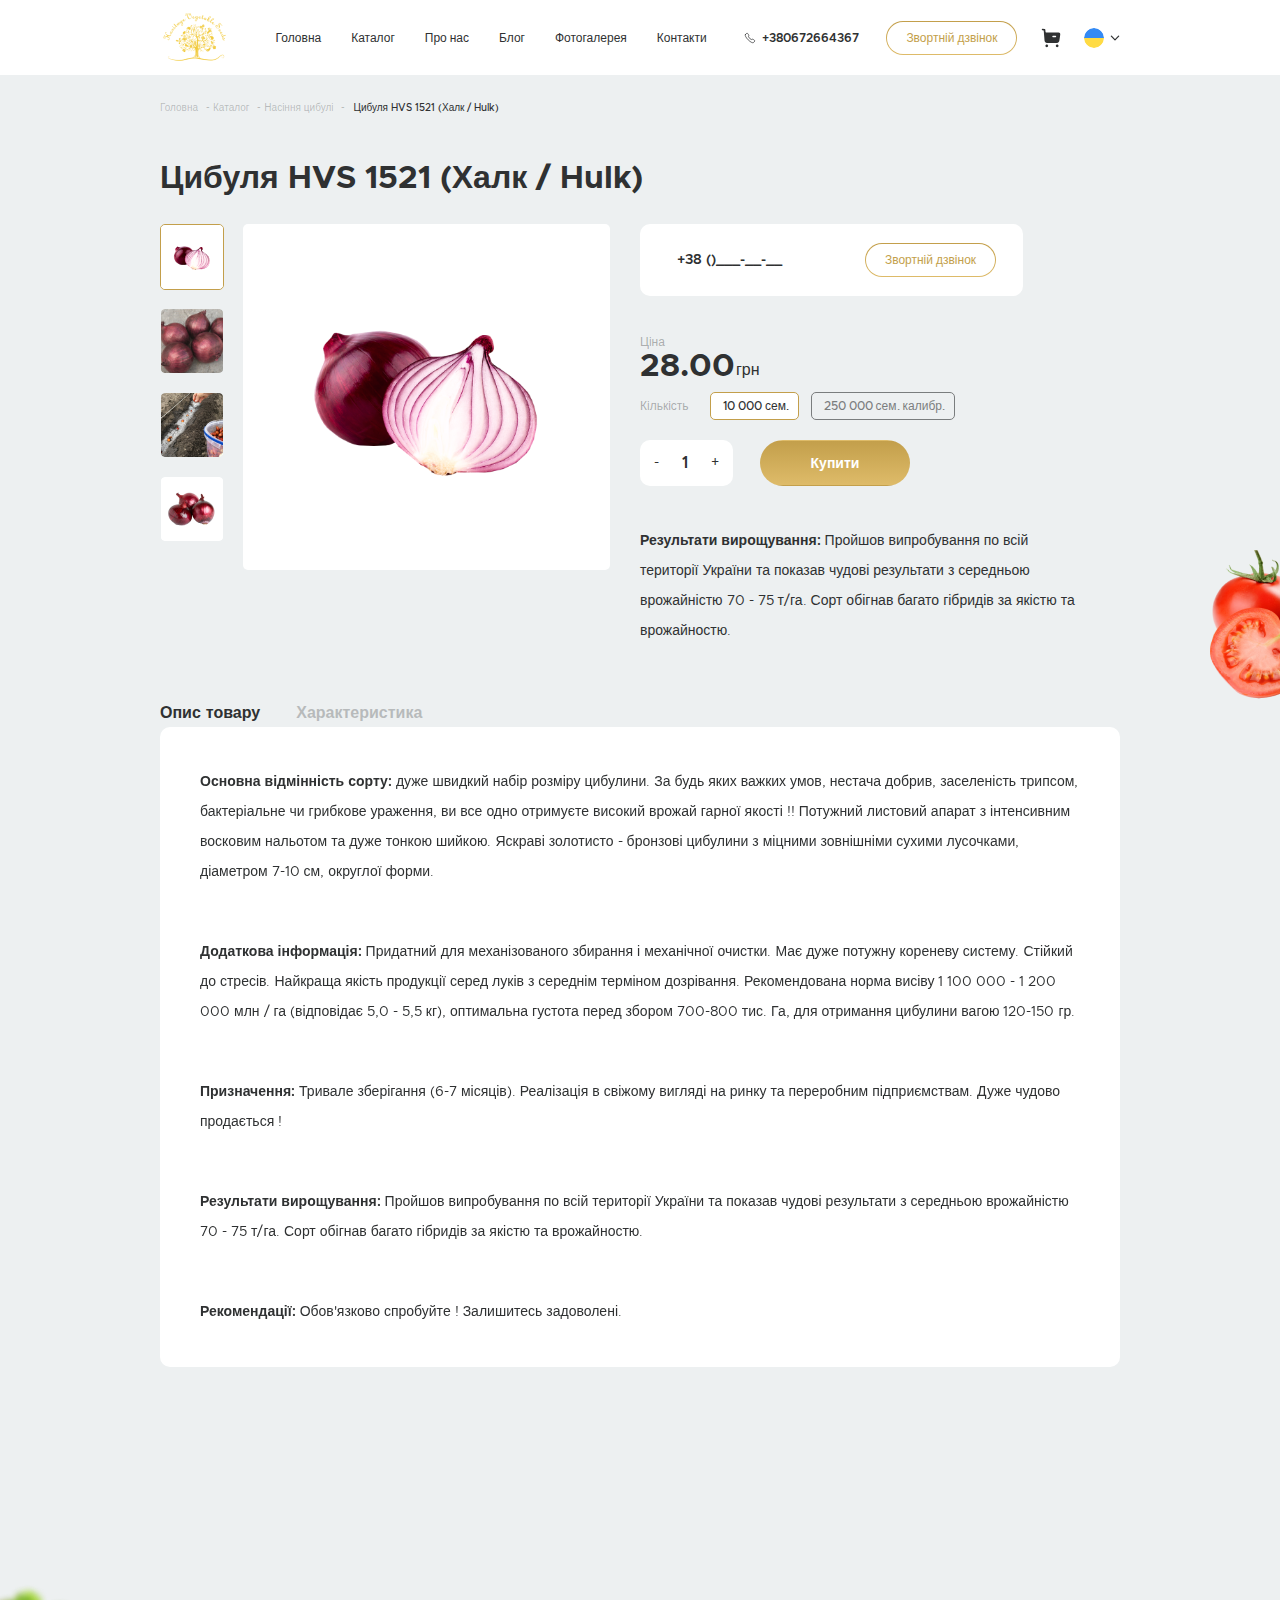
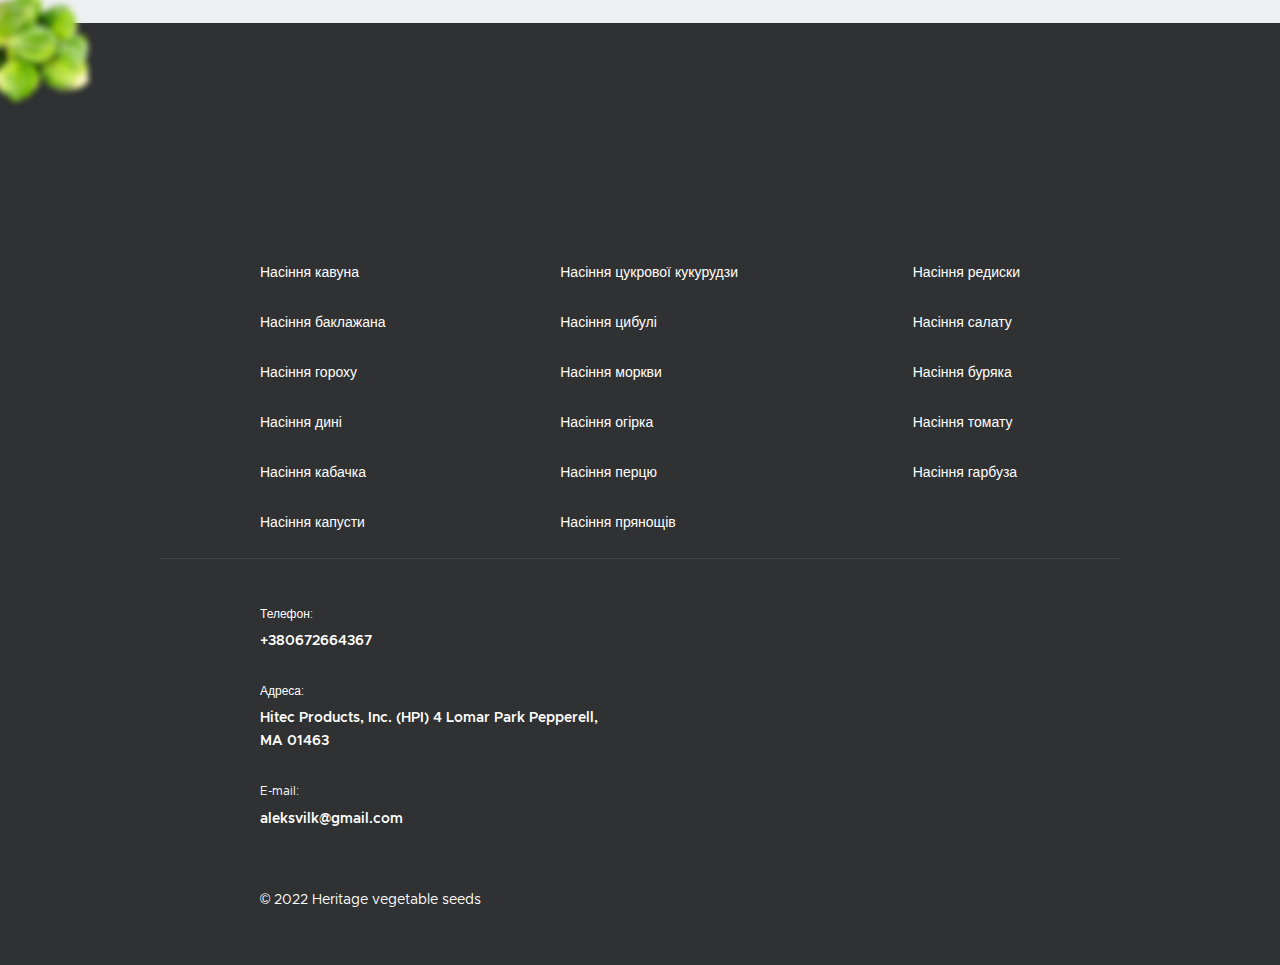
==== commit f42d16f9: "Update index.html" ====
--- a/index.html
+++ b/index.html
@@ -167,8 +167,11 @@
                         <span>
                             <a href="#">Каталог</a>
                              - 
-                             <span class="breadcrumb_last" aria-current="page">Цибуля HVS 1521 (Халк / Hulk)</span>
-                            </span></span>
+                             <span>
+                                <a href="#">Насіння цибулі</a>
+                                 - 
+                                <span class="breadcrumb_last" aria-current="page">Цибуля HVS 1521 (Халк / Hulk)</span>
+                            </span>
                         </span>
                     </nav>
                     <h2 class="product__title title">
--- a/css/style.css
+++ b/css/style.css
@@ -225,7 +225,6 @@
   display: block;
   border: none;
   font-weight: 600;
-  border-radius: 10px;
   line-height: 20px;
   height: 20px;
   font-size: 14px;
@@ -3668,4 +3667,4 @@
   -webkit-transition: all 0.3s ease;
   transition: all 0.3s ease;
   stroke: #C39F4B;
-}+}
